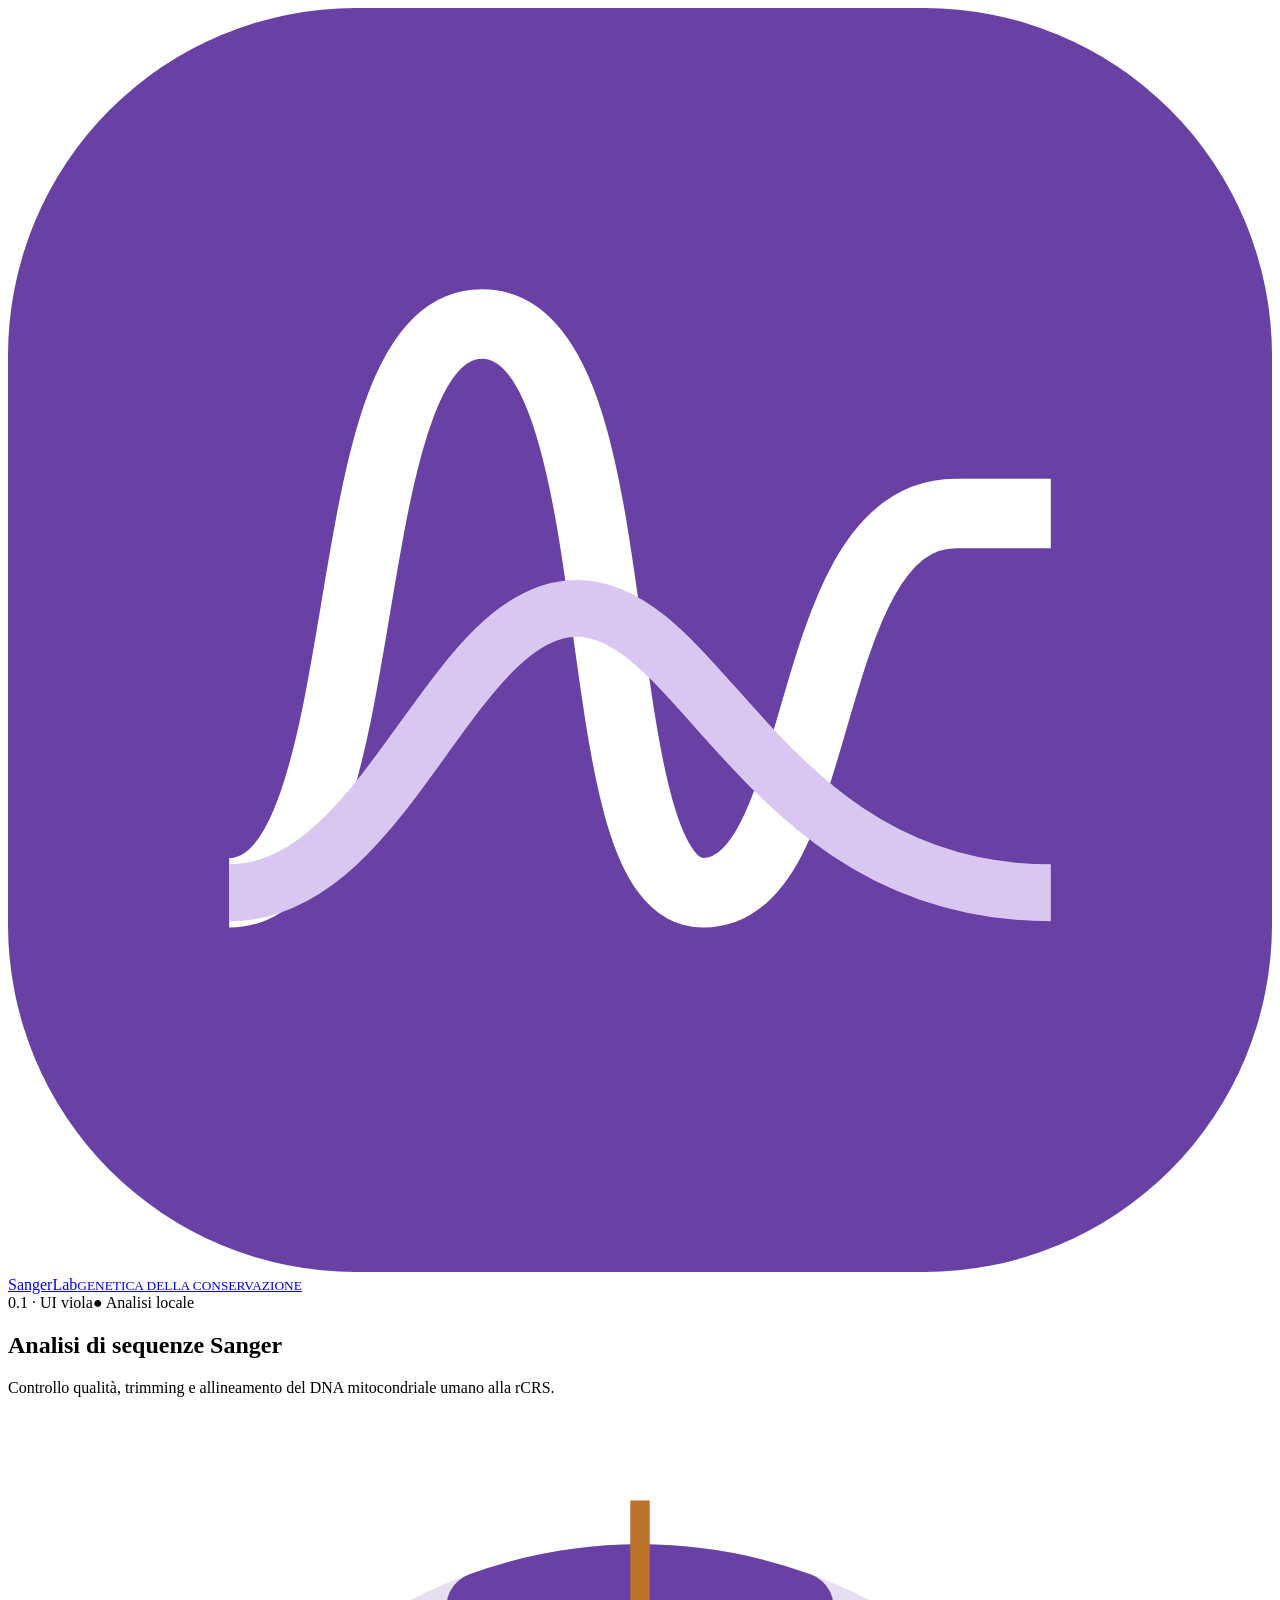
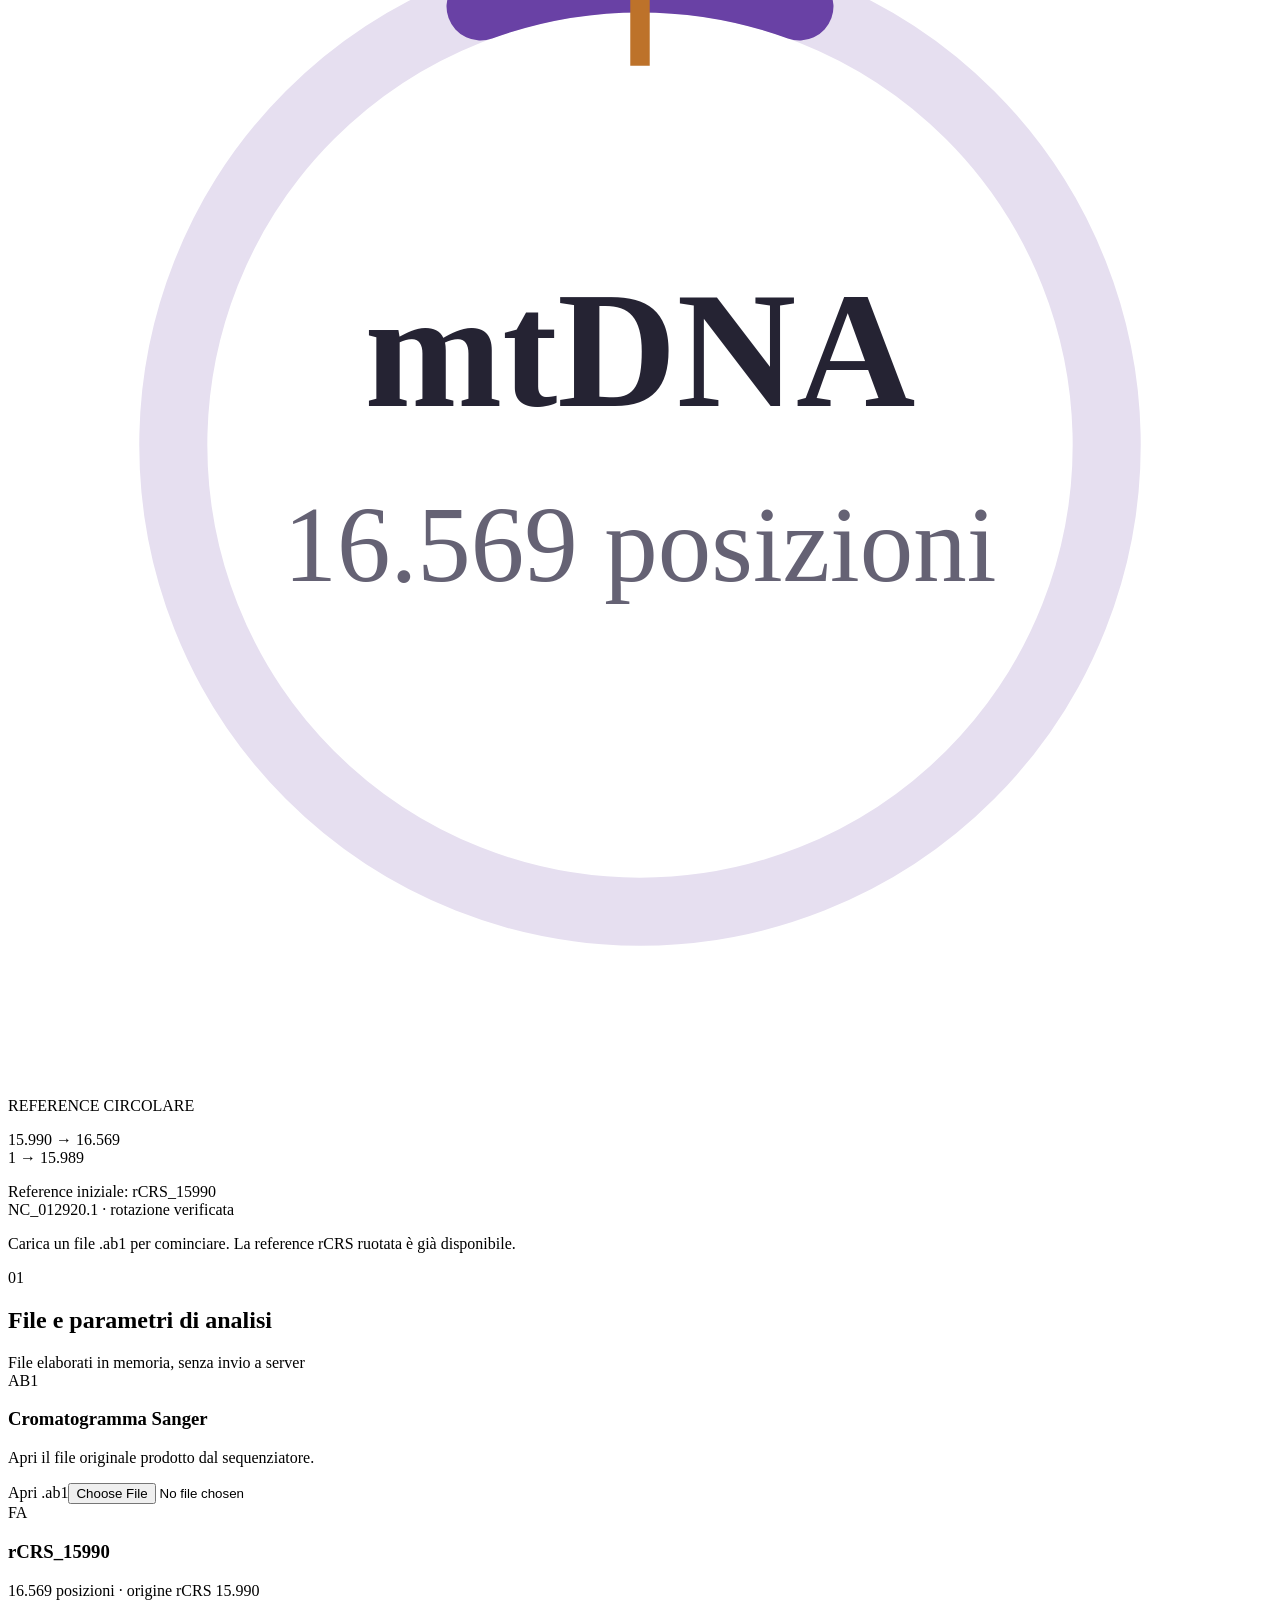
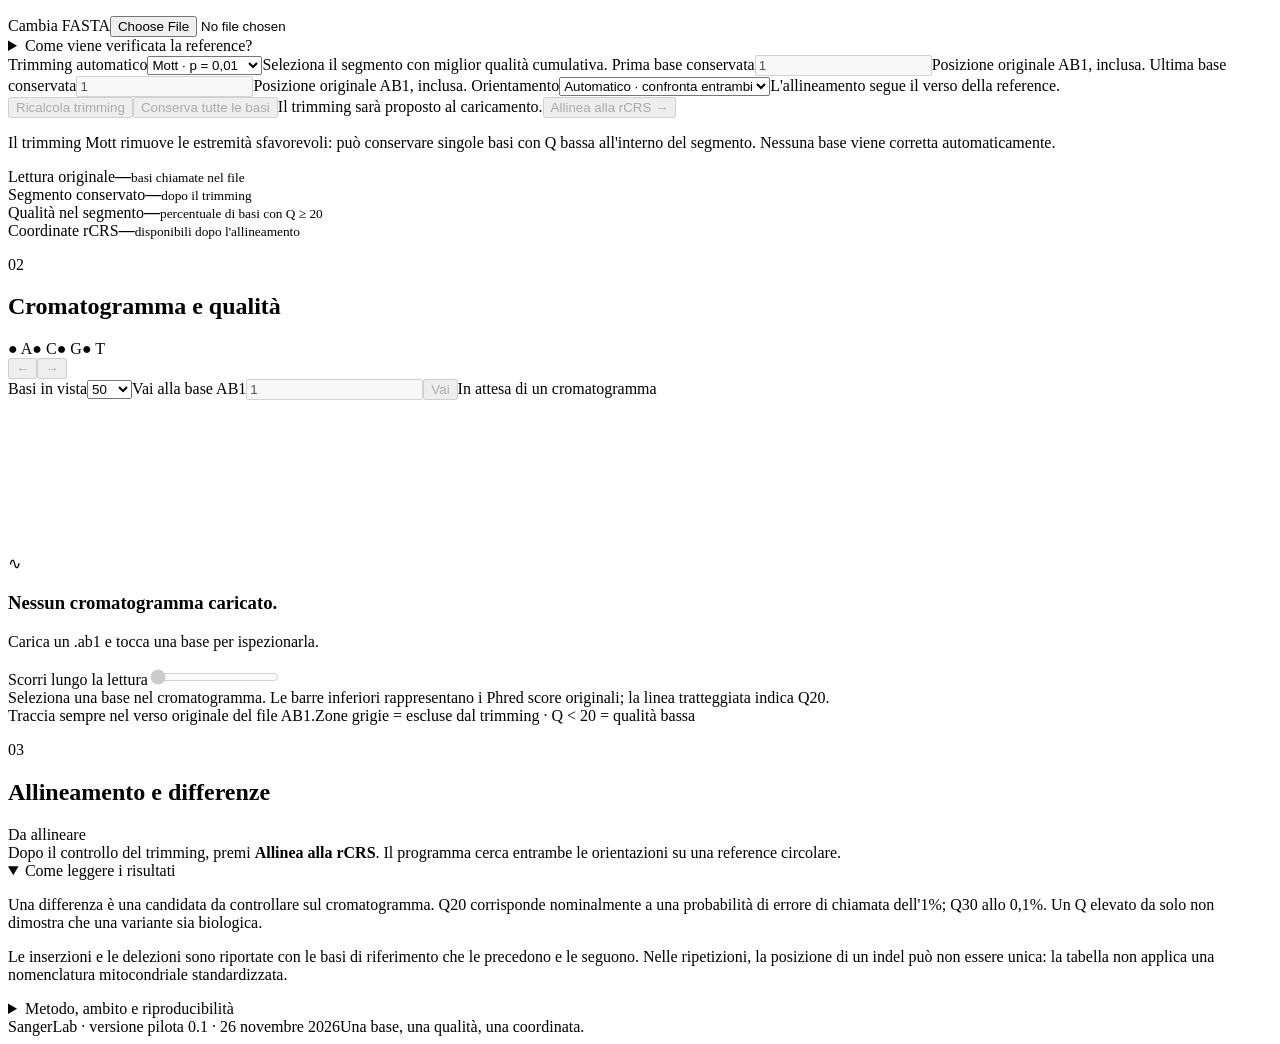
==== src/template.html @ 2204ccaf "Initial release - SangerLab v0.1.0" ====
<!doctype html>
<html lang="it">
<head>
  <meta charset="utf-8">
  <meta name="viewport" content="width=device-width, initial-scale=1">
  <meta name="theme-color" content="#6941a5">
  <meta http-equiv="Content-Security-Policy" content="default-src 'none'; script-src 'unsafe-inline'; style-src 'unsafe-inline'; img-src data: blob:; worker-src blob:; connect-src 'none'; font-src 'none'; object-src 'none'; base-uri 'none'; form-action 'none'">
  <title>SangerLab · D-loop e coordinate rCRS</title>
  <style>/*__STYLE__*/</style>
</head>
<body>
  <header class="topbar"><div class="topinner">
    <a class="brand" href="#main" aria-label="SangerLab, inizio">
      <svg viewBox="0 0 40 40" aria-hidden="true"><rect width="40" height="40" rx="11" fill="#6941a5"/><path d="M7 28c5 0 3-18 8-18s3 18 7 18 3-12 8-12h3" fill="none" stroke="white" stroke-width="2.2"/><path d="M7 28c5 0 7-9 11-9s6 9 15 9" fill="none" stroke="#d9c7f2" stroke-width="1.8"/></svg>
      <span>SangerLab<small>GENETICA DELLA CONSERVAZIONE</small></span>
    </a>
    <div class="header-tags"><span class="version">0.1 · UI viola</span><span class="local-badge"><span aria-hidden="true">●</span> Analisi locale</span></div>
  </div></header>
  <main id="main">
    <section class="hero">
      <div><h1>Analisi di sequenze Sanger</h1><p class="intro">Controllo qualità, trimming e allineamento del DNA mitocondriale umano alla rCRS.</p></div>
      <aside class="reference-hero"><div class="circle-wrap"><svg viewBox="0 0 130 130" aria-label="Il DNA mitocondriale è circolare"><circle cx="65" cy="65" r="48" fill="none" stroke="#e6dff0" stroke-width="7"/><path d="M48.6 19.9 A48 48 0 0 1 81.4 19.9" fill="none" stroke="#6941a5" stroke-width="7" stroke-linecap="round"/><line x1="65" y1="9" x2="65" y2="26" stroke="#bd722a" stroke-width="2"/><text x="65" y="61" text-anchor="middle" fill="#252333" font-size="17" font-weight="650">mtDNA</text><text x="65" y="79" text-anchor="middle" fill="#656274" font-size="11">16.569 posizioni</text></svg></div><div><p class="eyebrow">REFERENCE CIRCOLARE</p><p class="reference-route">15.990 → 16.569<br><span>1 → 15.989</span></p><p class="small muted">Reference iniziale: rCRS_15990<br>NC_012920.1 · rotazione verificata</p></div></aside>
    </section>

    <div id="status" class="status" role="status" aria-live="polite">Carica un file .ab1 per cominciare. La reference rCRS ruotata è già disponibile.</div>

    <section class="card setup" aria-labelledby="setup-title">
      <div class="section-head"><div><p class="eyebrow">01</p><h2 id="setup-title">File e parametri di analisi</h2></div><span class="muted small">File elaborati in memoria, senza invio a server</span></div>
      <div class="file-grid">
        <div class="file-box" id="read-drop"><div class="file-icon">AB1</div><div class="file-info"><h3 id="read-name">Cromatogramma Sanger</h3><p id="read-meta">Apri il file originale prodotto dal sequenziatore.</p></div><label class="button primary file-button" for="ab1-file">Apri .ab1</label><input id="ab1-file" class="file-input" type="file" accept=".ab1,.abi" aria-label="Carica cromatogramma AB1"></div>
        <div class="file-box"><div class="file-icon secondary">FA</div><div class="file-info"><h3 id="reference-name">rCRS_15990</h3><p id="reference-meta">16.569 posizioni · origine rCRS 15.990</p></div><label class="button file-button" for="fasta-file">Cambia FASTA</label><input id="fasta-file" class="file-input" type="file" accept=".fasta,.fa,.fna,.fas,.txt" aria-label="Carica reference FASTA"></div>
      </div>
      <details class="reference-details"><summary>Come viene verificata la reference?</summary><p>Il FASTA deve contenere la rCRS completa NC_012920.1, originale o ruotata. La sequenza viene confrontata base per base con la rCRS inclusa nel tool: l'origine viene ricavata dalla sequenza, mai dal solo nome. Si conserva anche la N convenzionale in posizione 3107. Reference differenti o frammentarie sono rifiutate in questa versione.</p><p id="coordinate-example"></p><button id="restore-reference" class="button small-button">Ripristina rCRS_15990</button></details>
      <div class="controls-grid">
        <label class="field">Trimming automatico<select id="cutoff"><option value="0.01" selected>Mott · p = 0,01</option><option value="0.05">Mott · p = 0,05</option><option value="0.001">Mott · p = 0,001</option></select><span>Seleziona il segmento con miglior qualità cumulativa.</span></label>
        <label class="field">Prima base conservata<input type="number" id="trim-start" min="1" value="1" inputmode="numeric" disabled><span>Posizione originale AB1, inclusa.</span></label>
        <label class="field">Ultima base conservata<input type="number" id="trim-end" min="1" value="1" inputmode="numeric" disabled><span>Posizione originale AB1, inclusa.</span></label>
        <label class="field">Orientamento<select id="orientation"><option value="auto">Automatico · confronta entrambi</option><option value="forward">Come nel file AB1</option><option value="reverse">Reverse complement</option></select><span>L'allineamento segue il verso della reference.</span></label>
      </div>
      <div class="action-row"><button id="auto-trim" class="button" disabled>Ricalcola trimming</button><button id="reset-trim" class="button quiet" disabled>Conserva tutte le basi</button><span id="trim-info" class="small muted">Il trimming sarà proposto al caricamento.</span><button id="analyze" class="button primary analyze" disabled>Allinea alla rCRS <span aria-hidden="true">→</span></button></div>
      <p class="method-note">Il trimming Mott rimuove le estremità sfavorevoli: può conservare singole basi con Q bassa all'interno del segmento. Nessuna base viene corretta automaticamente.</p>
    </section>

    <section class="stats" aria-label="Riepilogo analisi"><div class="stat"><span>Lettura originale</span><strong id="stat-length">—</strong><small id="stat-length-note">basi chiamate nel file</small></div><div class="stat"><span>Segmento conservato</span><strong id="stat-trim">—</strong><small id="stat-trim-note">dopo il trimming</small></div><div class="stat"><span>Qualità nel segmento</span><strong id="stat-q">—</strong><small id="stat-q-note">percentuale di basi con Q ≥ 20</small></div><div class="stat"><span>Coordinate rCRS</span><strong id="stat-map" class="map-stat">—</strong><small id="stat-map-note">disponibili dopo l'allineamento</small></div></section>

    <section class="card trace-card" aria-labelledby="trace-title">
      <div class="section-head"><div><p class="eyebrow">02</p><h2 id="trace-title">Cromatogramma e qualità</h2></div><div class="legend"><span class="base-a">● A</span><span class="base-c">● C</span><span class="base-g">● G</span><span class="base-t">● T</span></div></div>
      <div class="trace-toolbar"><div class="nav-buttons"><button id="prev-trace" class="button square" aria-label="Tratto precedente" disabled>←</button><button id="next-trace" class="button square" aria-label="Tratto successivo" disabled>→</button></div><label class="inline-field">Basi in vista<select id="view-count"><option>30</option><option selected>50</option><option>80</option><option>120</option></select></label><label class="inline-field jump-field">Vai alla base AB1<input type="number" id="jump-base" value="1" min="1" inputmode="numeric" disabled><button id="jump-button" class="button" disabled>Vai</button></label><span id="trace-range" class="small muted">In attesa di un cromatogramma</span></div>
      <div class="canvas-wrap"><canvas id="trace-canvas" aria-label="Cromatogramma, basi e barre di qualità. Tocca un picco per leggere i dettagli."></canvas><div id="trace-empty" class="empty-overlay"><div class="empty-symbol" aria-hidden="true">∿</div><h3>Nessun cromatogramma caricato.</h3><p>Carica un .ab1 e tocca una base per ispezionarla.</p></div></div>
      <label class="slider-label" for="trace-slider">Scorri lungo la lettura<span id="slider-position"></span></label><input id="trace-slider" type="range" min="0" max="1" value="0" disabled aria-label="Posizione della finestra del cromatogramma">
      <div id="base-inspector" class="inspector"><span class="muted">Seleziona una base nel cromatogramma. Le barre inferiori rappresentano i Phred score originali; la linea tratteggiata indica Q20.</span></div>
      <div class="trace-foot"><span>Traccia sempre nel verso originale del file AB1.</span><span>Zone grigie = escluse dal trimming · Q &lt; 20 = qualità bassa</span></div>
    </section>

    <section class="card results-card" aria-labelledby="results-title"><div class="section-head"><div><p class="eyebrow">03</p><h2 id="results-title">Allineamento e differenze</h2></div><span id="alignment-state" class="pill">Da allineare</span></div>
      <div id="result-empty" class="result-empty">Dopo il controllo del trimming, premi <strong>Allinea alla rCRS</strong>. Il programma cerca entrambe le orientazioni su una reference circolare.</div>
      <div id="result-content" hidden>
        <div id="alignment-summary" class="alignment-summary"></div><div id="result-warnings" class="result-warnings"></div>
        <div class="results-tabs" role="tablist" aria-label="Risultati"><button id="tab-variants" class="tab active" role="tab" aria-selected="true" aria-controls="variants-panel">Differenze <span id="variant-count">0</span></button><button id="tab-alignment" class="tab" role="tab" aria-selected="false" aria-controls="alignment-panel">Allineamento base per base</button></div>
        <div id="variants-panel" role="tabpanel" aria-labelledby="tab-variants"><p class="small muted">Differenze candidate rispetto alla reference. Tocca «Vedi picco» per tornare alla traccia. La qualità è quella della chiamata nel file, non una probabilità di variante.</p><div class="table-scroll"><table id="variants-table"><thead><tr><th>Tipo</th><th>rCRS</th><th>FASTA</th><th>Ref → lettura</th><th>Q</th><th>Valutazione</th><th>Traccia</th></tr></thead><tbody id="variants-body"></tbody></table></div><div id="no-variants" class="no-variants" hidden>Nessuna differenza nel segmento allineato.</div></div>
        <div id="alignment-panel" role="tabpanel" aria-labelledby="tab-alignment" hidden><div class="alignment-nav"><button id="align-prev" class="button">← Precedenti</button><span id="align-range" class="small"></span><button id="align-next" class="button">Successive →</button></div><p class="small muted">Scorri orizzontalmente se necessario. Le celle gialle indicano differenze; quelle tratteggiate, qualità bassa. «+» = inserzione nella lettura; «−» = gap.</p><div class="table-scroll alignment-scroll" id="alignment-grid"></div></div>
        <div class="export-row"><span class="eyebrow">ESPORTA</span><button id="export-fasta" class="button">Lettura FASTA</button><button id="export-alignment" class="button">Allineamento FASTA</button><button id="export-variants" class="button">Differenze TSV</button><button id="export-quality" class="button">Qualità TSV</button><button id="export-report" class="button">Report JSON</button></div>
        <p class="method-note">Il FASTA contiene la lettura rifilata nell'orientamento della reference. Non è un consenso di più letture. Le regioni senza dati non vengono riempite con basi della reference.</p>
      </div>
    </section>

    <section class="notes-grid"><details class="card notes" open><summary>Come leggere i risultati</summary><p>Una differenza è una candidata da controllare sul cromatogramma. Q20 corrisponde nominalmente a una probabilità di errore di chiamata dell'1%; Q30 allo 0,1%. Un Q elevato da solo non dimostra che una variante sia biologica.</p><p>Le inserzioni e le delezioni sono riportate con le basi di riferimento che le precedono e le seguono. Nelle ripetizioni, la posizione di un indel può non essere unica: la tabella non applica una nomenclatura mitocondriale standardizzata.</p></details><details class="card notes"><summary>Metodo, ambito e riproducibilità</summary><p>Allineamento semiglobale con gap affini: tutta la lettura conservata è allineata a un tratto della reference. Match +2, mismatch −3, apertura gap −6, estensione −1. La reference duplicata consente il passaggio attraverso l'origine; la numerazione viene poi riportata modulo 16.569.</p><p>Questa versione analizza una lettura alla volta. Non richiama i picchi, non misura l'eteroplasmia, non costruisce un consenso forward/reverse e non assegna aplogruppi. I Phred sono quelli già presenti nel file AB1.</p><p>Codice open source MIT. Parser adattato da <a href="https://github.com/animeshkundu/sanger-viewer" target="_blank" rel="noopener noreferrer">Sanger Viewer, Animesh</a>. Nessuna libreria esterna caricata, nessun account, nessun caricamento dei dati su server. Ricaricando la pagina si perde la sessione: esporta i risultati per conservarli.</p></details></section>
    <footer><span>SangerLab · versione pilota 0.1 · 26 novembre 2026</span><span>Una base, una qualità, una coordinata.</span></footer>
  </main>
  <script id="sanger-reference" type="application/json">/*__REFERENCE__*/</script>
  <script id="sanger-core">/*__CORE__*/</script>
  <script>/*__ABIF__*/</script>
  <script>/*__APP__*/</script>
</body>
</html>
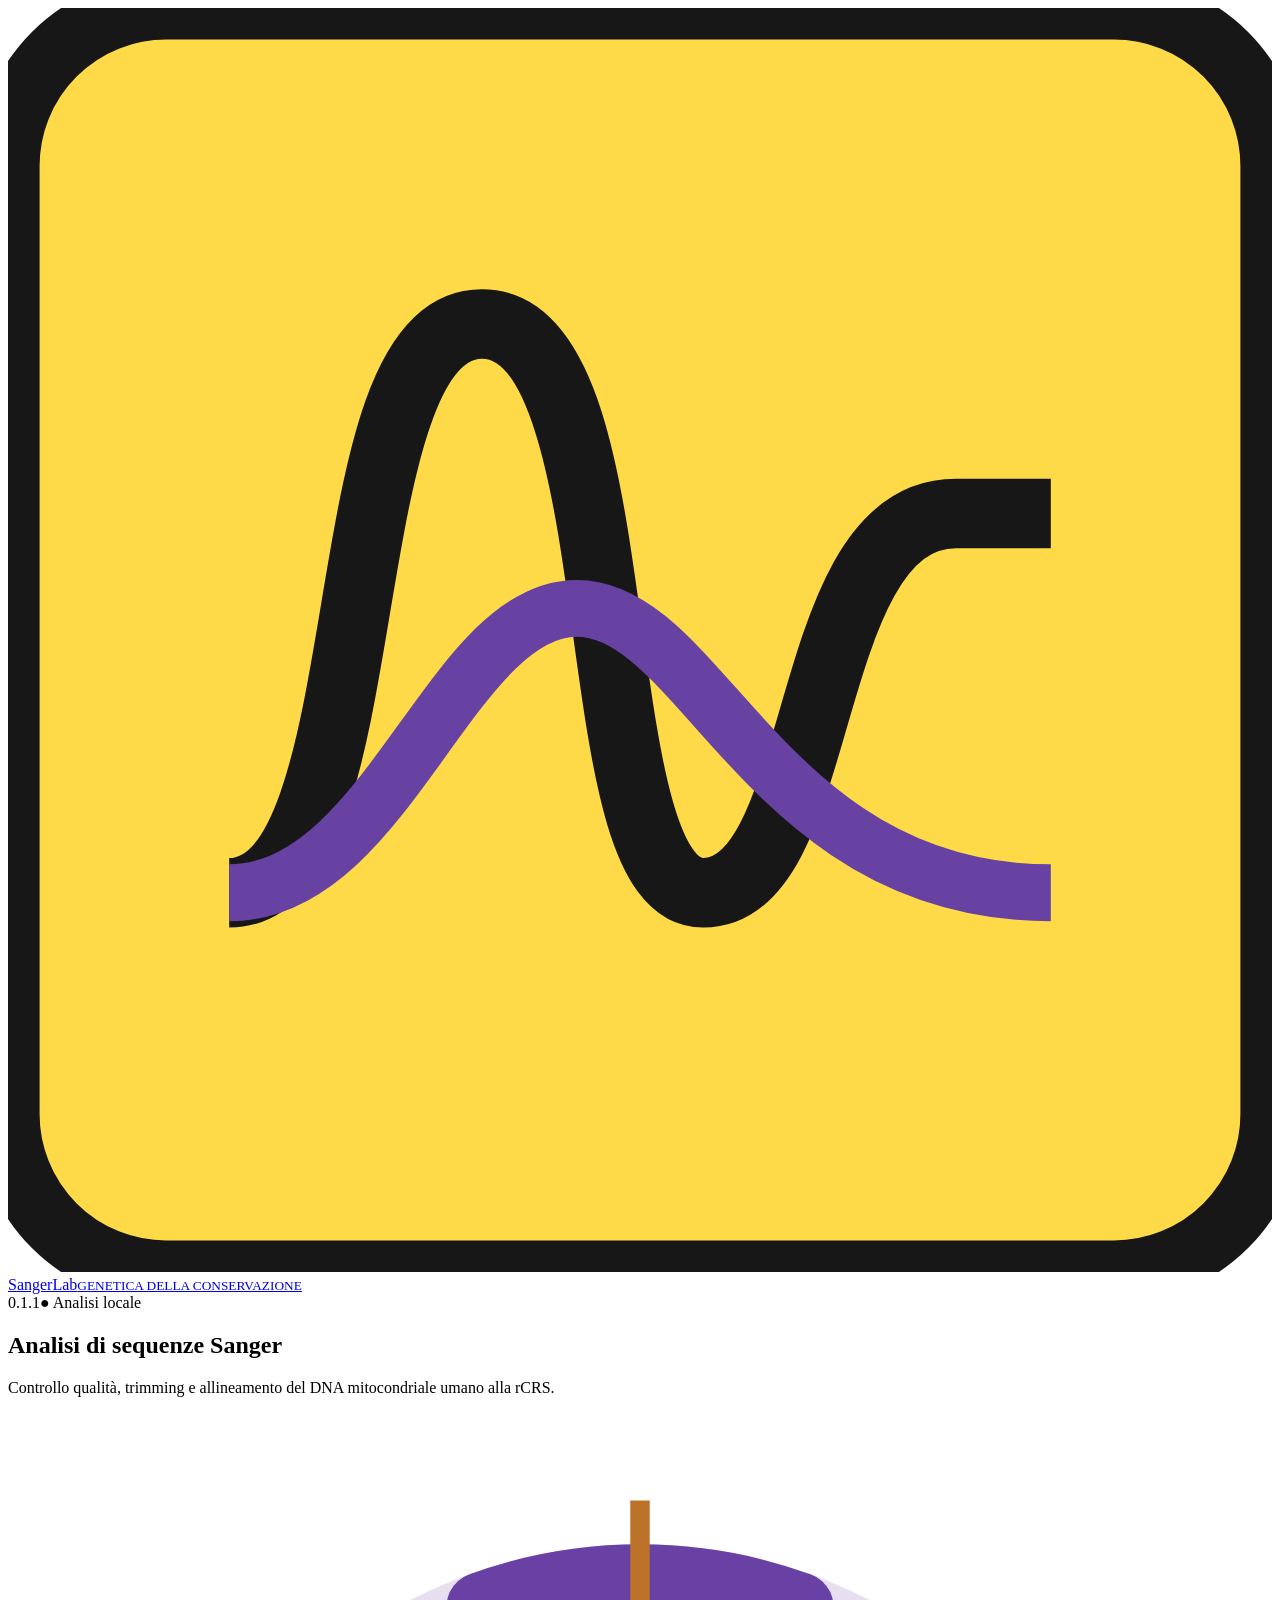
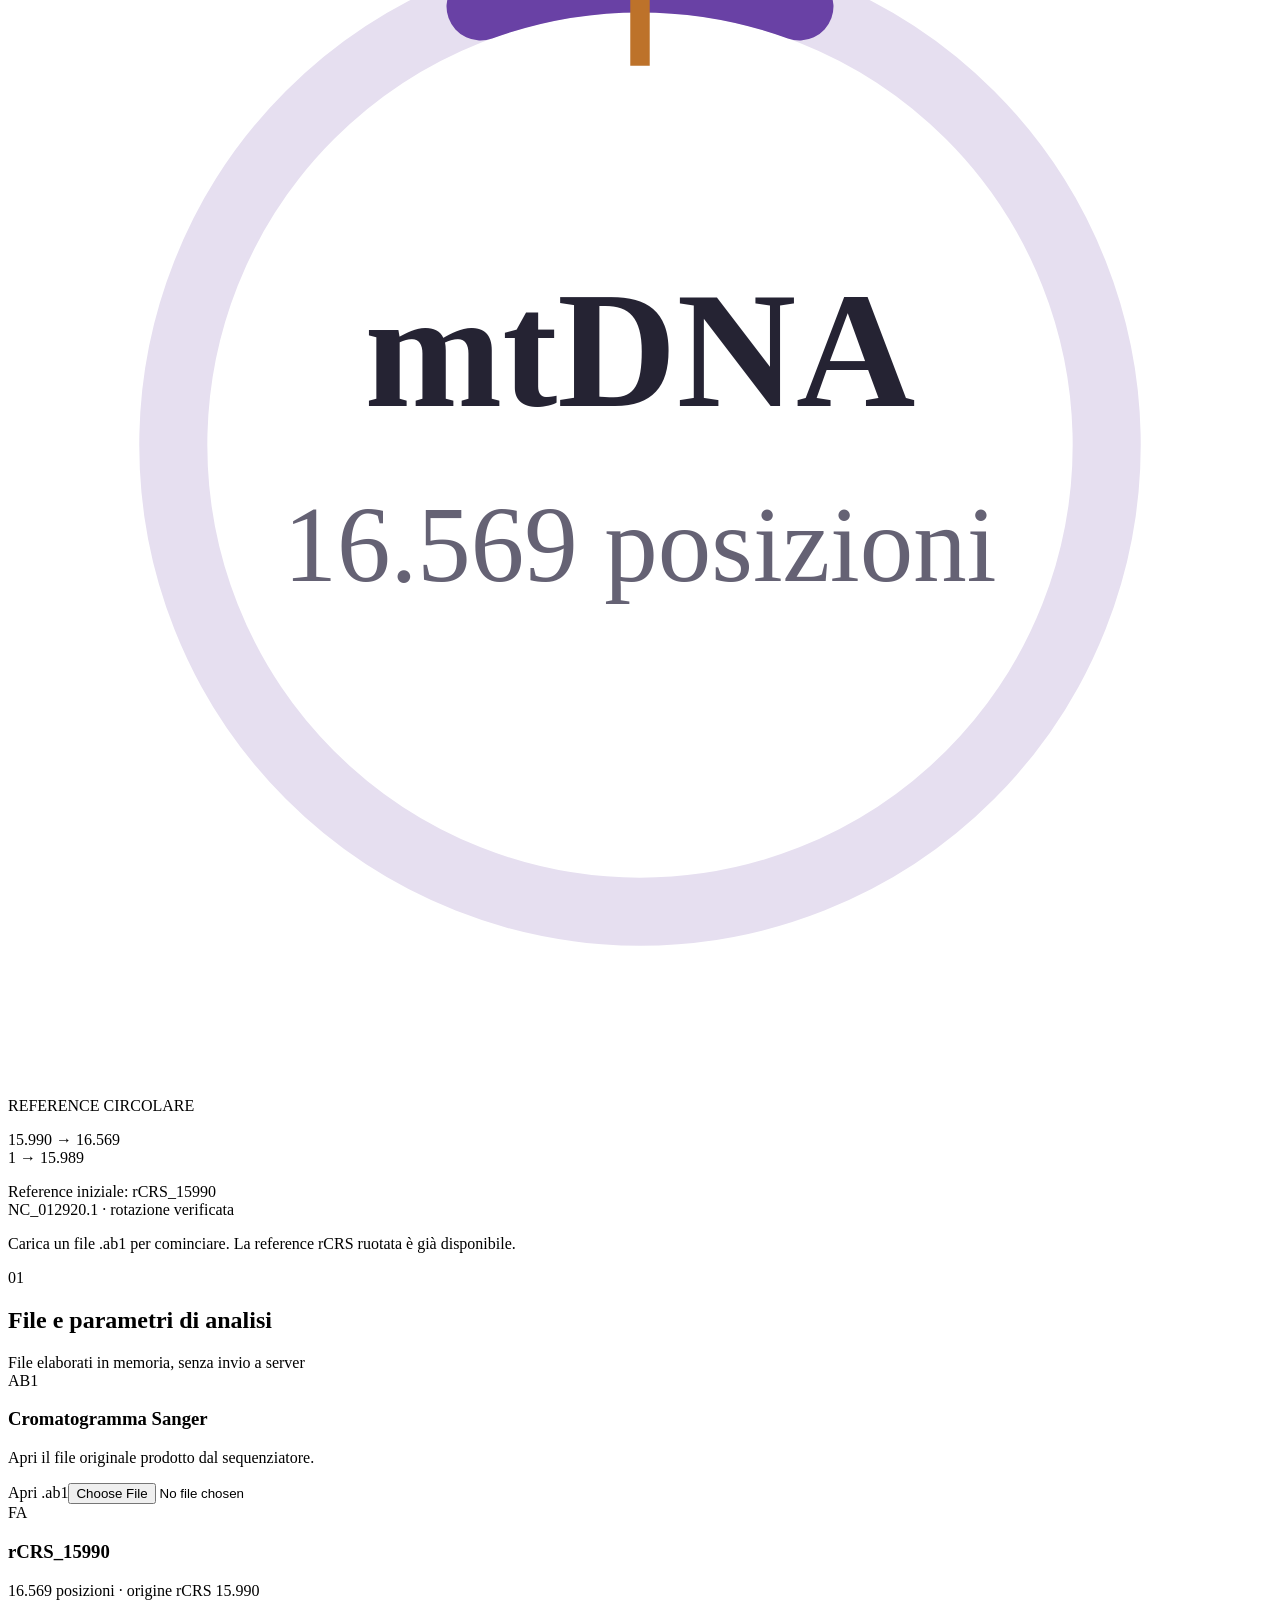
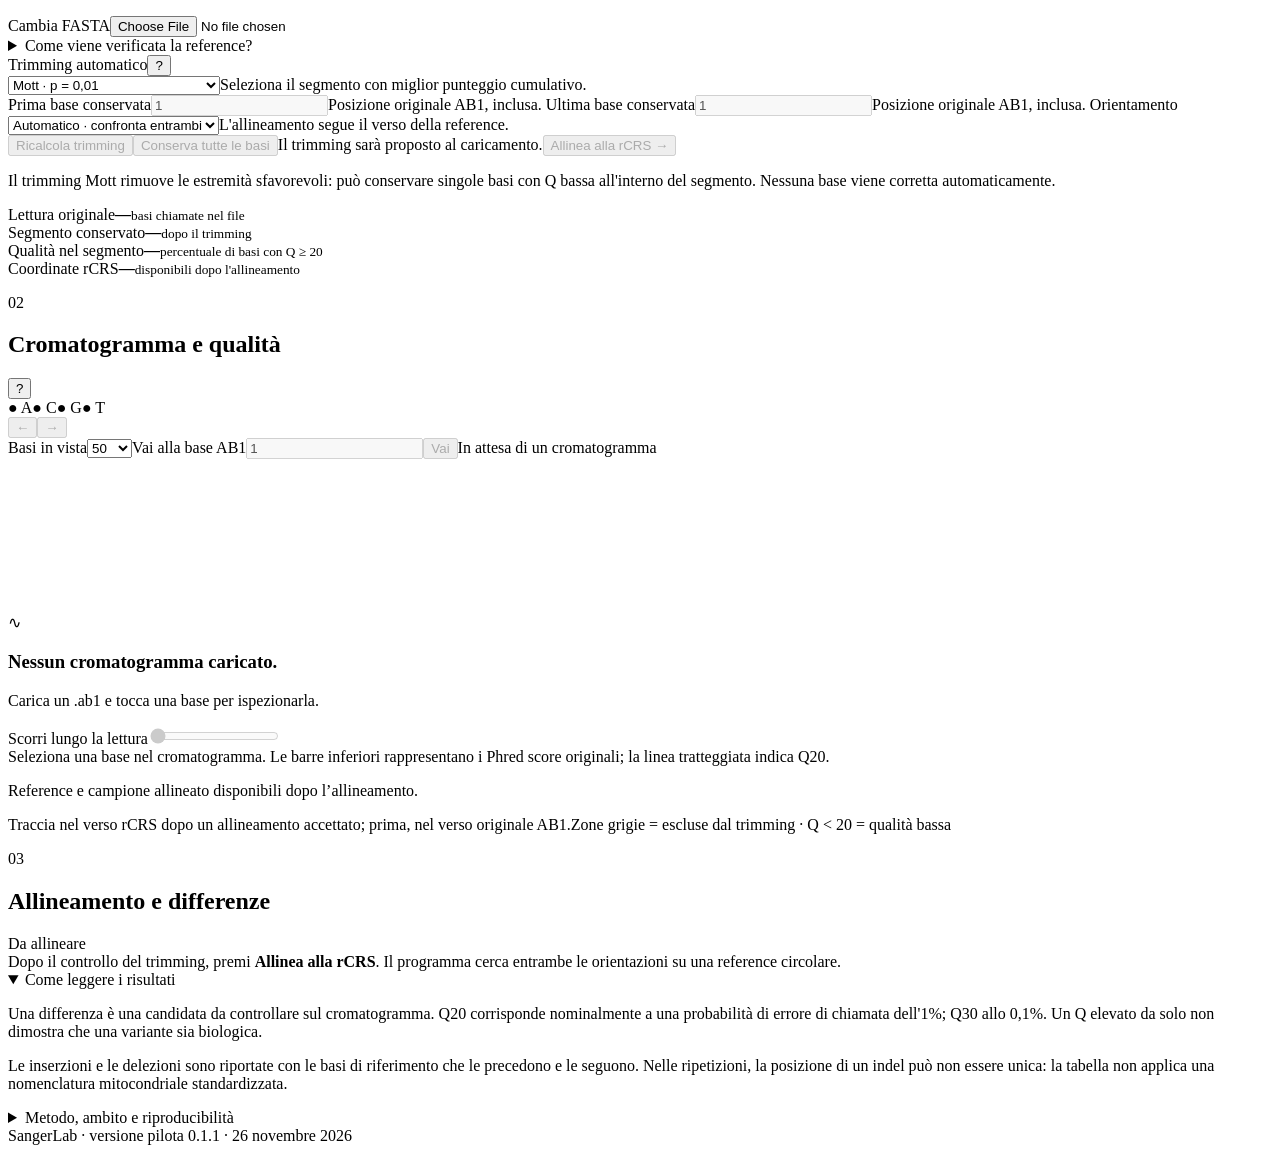
==== commit 1f59d8a3: "Release v0.1.1 - Improved UI, trimming help and reference alignment" ====
--- a/src/template.html
+++ b/src/template.html
@@ -3,7 +3,7 @@
 <head>
   <meta charset="utf-8">
   <meta name="viewport" content="width=device-width, initial-scale=1">
-  <meta name="theme-color" content="#6941a5">
+  <meta name="theme-color" content="#fffaf0">
   <meta http-equiv="Content-Security-Policy" content="default-src 'none'; script-src 'unsafe-inline'; style-src 'unsafe-inline'; img-src data: blob:; worker-src blob:; connect-src 'none'; font-src 'none'; object-src 'none'; base-uri 'none'; form-action 'none'">
   <title>SangerLab · D-loop e coordinate rCRS</title>
   <style>/*__STYLE__*/</style>
@@ -11,10 +11,10 @@
 <body>
   <header class="topbar"><div class="topinner">
     <a class="brand" href="#main" aria-label="SangerLab, inizio">
-      <svg viewBox="0 0 40 40" aria-hidden="true"><rect width="40" height="40" rx="11" fill="#6941a5"/><path d="M7 28c5 0 3-18 8-18s3 18 7 18 3-12 8-12h3" fill="none" stroke="white" stroke-width="2.2"/><path d="M7 28c5 0 7-9 11-9s6 9 15 9" fill="none" stroke="#d9c7f2" stroke-width="1.8"/></svg>
+      <svg viewBox="0 0 40 40" aria-hidden="true"><rect width="40" height="40" rx="5" fill="#ffda48" stroke="#171717" stroke-width="2"/><path d="M7 28c5 0 3-18 8-18s3 18 7 18 3-12 8-12h3" fill="none" stroke="#171717" stroke-width="2.2"/><path d="M7 28c5 0 7-9 11-9s6 9 15 9" fill="none" stroke="#6742a3" stroke-width="1.8"/></svg>
       <span>SangerLab<small>GENETICA DELLA CONSERVAZIONE</small></span>
     </a>
-    <div class="header-tags"><span class="version">0.1 · UI viola</span><span class="local-badge"><span aria-hidden="true">●</span> Analisi locale</span></div>
+    <div class="header-tags"><span class="version">0.1.1</span><span class="local-badge"><span aria-hidden="true">●</span> Analisi locale</span></div>
   </div></header>
   <main id="main">
     <section class="hero">
@@ -32,7 +32,7 @@
       </div>
       <details class="reference-details"><summary>Come viene verificata la reference?</summary><p>Il FASTA deve contenere la rCRS completa NC_012920.1, originale o ruotata. La sequenza viene confrontata base per base con la rCRS inclusa nel tool: l'origine viene ricavata dalla sequenza, mai dal solo nome. Si conserva anche la N convenzionale in posizione 3107. Reference differenti o frammentarie sono rifiutate in questa versione.</p><p id="coordinate-example"></p><button id="restore-reference" class="button small-button">Ripristina rCRS_15990</button></details>
       <div class="controls-grid">
-        <label class="field">Trimming automatico<select id="cutoff"><option value="0.01" selected>Mott · p = 0,01</option><option value="0.05">Mott · p = 0,05</option><option value="0.001">Mott · p = 0,001</option></select><span>Seleziona il segmento con miglior qualità cumulativa.</span></label>
+        <div class="field"><div class="field-heading"><label for="cutoff">Trimming automatico</label><button type="button" class="help-trigger" id="help-trim" aria-haspopup="dialog" aria-controls="trim-dialog" aria-label="Come funziona il trimming Mott?">?</button></div><select id="cutoff"><option value="0.05">Mott · p = 0,05 (meno restrittivo)</option><option value="0.01" selected>Mott · p = 0,01</option><option value="0.001">Mott · p = 0,001 (più restrittivo)</option></select><span>Seleziona il segmento con miglior punteggio cumulativo.</span></div>
         <label class="field">Prima base conservata<input type="number" id="trim-start" min="1" value="1" inputmode="numeric" disabled><span>Posizione originale AB1, inclusa.</span></label>
         <label class="field">Ultima base conservata<input type="number" id="trim-end" min="1" value="1" inputmode="numeric" disabled><span>Posizione originale AB1, inclusa.</span></label>
         <label class="field">Orientamento<select id="orientation"><option value="auto">Automatico · confronta entrambi</option><option value="forward">Come nel file AB1</option><option value="reverse">Reverse complement</option></select><span>L'allineamento segue il verso della reference.</span></label>
@@ -44,12 +44,12 @@
     <section class="stats" aria-label="Riepilogo analisi"><div class="stat"><span>Lettura originale</span><strong id="stat-length">—</strong><small id="stat-length-note">basi chiamate nel file</small></div><div class="stat"><span>Segmento conservato</span><strong id="stat-trim">—</strong><small id="stat-trim-note">dopo il trimming</small></div><div class="stat"><span>Qualità nel segmento</span><strong id="stat-q">—</strong><small id="stat-q-note">percentuale di basi con Q ≥ 20</small></div><div class="stat"><span>Coordinate rCRS</span><strong id="stat-map" class="map-stat">—</strong><small id="stat-map-note">disponibili dopo l'allineamento</small></div></section>
 
     <section class="card trace-card" aria-labelledby="trace-title">
-      <div class="section-head"><div><p class="eyebrow">02</p><h2 id="trace-title">Cromatogramma e qualità</h2></div><div class="legend"><span class="base-a">● A</span><span class="base-c">● C</span><span class="base-g">● G</span><span class="base-t">● T</span></div></div>
+      <div class="section-head"><div><p class="eyebrow">02</p><div class="field-heading"><h2 id="trace-title">Cromatogramma e qualità</h2><button type="button" class="help-trigger" id="help-quality" aria-haspopup="dialog" aria-controls="quality-dialog" aria-label="Come si interpretano i punteggi Phred?">?</button></div></div><div class="legend"><span class="base-a">● A</span><span class="base-c">● C</span><span class="base-g">● G</span><span class="base-t">● T</span></div></div>
       <div class="trace-toolbar"><div class="nav-buttons"><button id="prev-trace" class="button square" aria-label="Tratto precedente" disabled>←</button><button id="next-trace" class="button square" aria-label="Tratto successivo" disabled>→</button></div><label class="inline-field">Basi in vista<select id="view-count"><option>30</option><option selected>50</option><option>80</option><option>120</option></select></label><label class="inline-field jump-field">Vai alla base AB1<input type="number" id="jump-base" value="1" min="1" inputmode="numeric" disabled><button id="jump-button" class="button" disabled>Vai</button></label><span id="trace-range" class="small muted">In attesa di un cromatogramma</span></div>
       <div class="canvas-wrap"><canvas id="trace-canvas" aria-label="Cromatogramma, basi e barre di qualità. Tocca un picco per leggere i dettagli."></canvas><div id="trace-empty" class="empty-overlay"><div class="empty-symbol" aria-hidden="true">∿</div><h3>Nessun cromatogramma caricato.</h3><p>Carica un .ab1 e tocca una base per ispezionarla.</p></div></div>
       <label class="slider-label" for="trace-slider">Scorri lungo la lettura<span id="slider-position"></span></label><input id="trace-slider" type="range" min="0" max="1" value="0" disabled aria-label="Posizione della finestra del cromatogramma">
       <div id="base-inspector" class="inspector"><span class="muted">Seleziona una base nel cromatogramma. Le barre inferiori rappresentano i Phred score originali; la linea tratteggiata indica Q20.</span></div>
-      <div class="trace-foot"><span>Traccia sempre nel verso originale del file AB1.</span><span>Zone grigie = escluse dal trimming · Q &lt; 20 = qualità bassa</span></div>
+      <p id="trace-alignment-note" class="small muted" aria-live="polite">Reference e campione allineato disponibili dopo l’allineamento.</p><div class="trace-foot"><span>Traccia nel verso rCRS dopo un allineamento accettato; prima, nel verso originale AB1.</span><span>Zone grigie = escluse dal trimming · Q &lt; 20 = qualità bassa</span></div>
     </section>
 
     <section class="card results-card" aria-labelledby="results-title"><div class="section-head"><div><p class="eyebrow">03</p><h2 id="results-title">Allineamento e differenze</h2></div><span id="alignment-state" class="pill">Da allineare</span></div>
@@ -65,8 +65,30 @@
     </section>
 
     <section class="notes-grid"><details class="card notes" open><summary>Come leggere i risultati</summary><p>Una differenza è una candidata da controllare sul cromatogramma. Q20 corrisponde nominalmente a una probabilità di errore di chiamata dell'1%; Q30 allo 0,1%. Un Q elevato da solo non dimostra che una variante sia biologica.</p><p>Le inserzioni e le delezioni sono riportate con le basi di riferimento che le precedono e le seguono. Nelle ripetizioni, la posizione di un indel può non essere unica: la tabella non applica una nomenclatura mitocondriale standardizzata.</p></details><details class="card notes"><summary>Metodo, ambito e riproducibilità</summary><p>Allineamento semiglobale con gap affini: tutta la lettura conservata è allineata a un tratto della reference. Match +2, mismatch −3, apertura gap −6, estensione −1. La reference duplicata consente il passaggio attraverso l'origine; la numerazione viene poi riportata modulo 16.569.</p><p>Questa versione analizza una lettura alla volta. Non richiama i picchi, non misura l'eteroplasmia, non costruisce un consenso forward/reverse e non assegna aplogruppi. I Phred sono quelli già presenti nel file AB1.</p><p>Codice open source MIT. Parser adattato da <a href="https://github.com/animeshkundu/sanger-viewer" target="_blank" rel="noopener noreferrer">Sanger Viewer, Animesh</a>. Nessuna libreria esterna caricata, nessun account, nessun caricamento dei dati su server. Ricaricando la pagina si perde la sessione: esporta i risultati per conservarli.</p></details></section>
-    <footer><span>SangerLab · versione pilota 0.1 · 26 novembre 2026</span><span>Una base, una qualità, una coordinata.</span></footer>
+    <footer><span>SangerLab · versione pilota 0.1.1 · 26 novembre 2026</span></footer>
   </main>
+  <dialog id="trim-dialog" class="help-dialog" aria-labelledby="trim-dialog-title">
+    <div class="help-dialog-head"><h2 id="trim-dialog-title">Come funziona il trimming?</h2><button type="button" class="button square help-close" aria-label="Chiudi spiegazione del trimming" autofocus>×</button></div>
+    <div class="help-dialog-body">
+      <p>Il trimming esclude le estremità della lettura Sanger in cui le chiamate delle basi sono meno affidabili. SangerLab usa una variante dell'algoritmo <strong>Mott</strong>, basata sui punteggi Phred già presenti nel file AB1.</p>
+      <h3>Come viene scelto il segmento?</h3>
+      <ol><li>Per ogni base, converte la qualità Q in probabilità nominale di errore: P = 10<sup>−Q/10</sup>.</li><li>Calcola il punteggio della base: <strong>p − P</strong>, dove p è il cutoff scelto nel menu.</li><li>Conserva il segmento contiguo con la somma positiva più alta dei punteggi. Se non esiste un segmento con somma positiva, non propone alcun intervallo.</li></ol>
+      <div class="help-formula">Punteggio per base = p − 10<sup>−Q/10</sup></div>
+      <table class="help-table"><caption>Significato del cutoff Mott</caption><thead><tr><th scope="col">Cutoff p</th><th scope="col">Qualità di pareggio</th><th scope="col">Effetto atteso</th></tr></thead><tbody><tr><td>0,05 (5%)</td><td>Q ≈ 13</td><td>Meno restrittivo</td></tr><tr><td>0,01 (1%)</td><td>Q = 20</td><td>Intermedio (predefinito)</td></tr><tr><td>0,001 (0,1%)</td><td>Q = 30</td><td>Più restrittivo</td></tr></tbody></table>
+      <p><strong>Attenzione:</strong> la qualità di pareggio è quella per cui il contributo della singola base è zero, non un filtro rigido. Anche basi con qualità inferiore possono rimanere all'interno del segmento, se compensate da basi di qualità elevata. Il cutoff non è una probabilità di errore dell'intero segmento.</p>
+      <h3>Come controllare il risultato?</h3><p>Le regioni escluse appaiono in grigio nel cromatogramma. Puoi cambiare il cutoff, oppure modificare manualmente la prima e l'ultima base conservata (posizioni AB1 incluse). Controlla sempre i picchi e le basi a bassa qualità prima di allineare. Il file originale non viene modificato.</p>
+    </div>
+  </dialog>
+  <dialog id="quality-dialog" class="help-dialog" aria-labelledby="quality-dialog-title">
+    <div class="help-dialog-head"><h2 id="quality-dialog-title">Che cos'è il Phred score?</h2><button type="button" class="button square help-close" aria-label="Chiudi spiegazione della qualità" autofocus>×</button></div>
+    <div class="help-dialog-body">
+      <p>Il punteggio Phred (Q) esprime su scala logaritmica la probabilità nominale che una base sia stata chiamata in modo errato dal basecaller. Più alto è Q, più affidabile è la chiamata, se i punteggi sono ben calibrati.</p>
+      <div class="help-formula">Q = −10 log<sub>10</sub>(P<sub>errore</sub>)</div>
+      <table class="help-table"><caption>Qualità e probabilità di errore per base</caption><thead><tr><th scope="col">Phred</th><th scope="col">Probabilità di errore</th><th scope="col">Accuratezza nominale</th></tr></thead><tbody><tr><td>Q10</td><td>10%</td><td>90%</td></tr><tr><td>Q20</td><td>1%</td><td>99%</td></tr><tr><td>Q30</td><td>0,1%</td><td>99,9%</td></tr><tr><td>Q40</td><td>0,01%</td><td>99,99%</td></tr></tbody></table>
+      <p>Nel grafico, la linea tratteggiata indica Q20. Le barre viola rappresentano Q ≥ 20, quelle arancioni Q &lt; 20. La percentuale di qualità nel riepilogo è la frazione di basi conservate con Q ≥ 20, non l'accuratezza complessiva della lettura.</p>
+      <p>I Phred sono quelli originali del file AB1: SangerLab non li ricalcola dall'altezza dei picchi. Una base con Q elevato non dimostra da sola che la differenza dalla reference sia una variante biologica. Controlla il cromatogramma.</p>
+    </div>
+  </dialog>
   <script id="sanger-reference" type="application/json">/*__REFERENCE__*/</script>
   <script id="sanger-core">/*__CORE__*/</script>
   <script>/*__ABIF__*/</script>
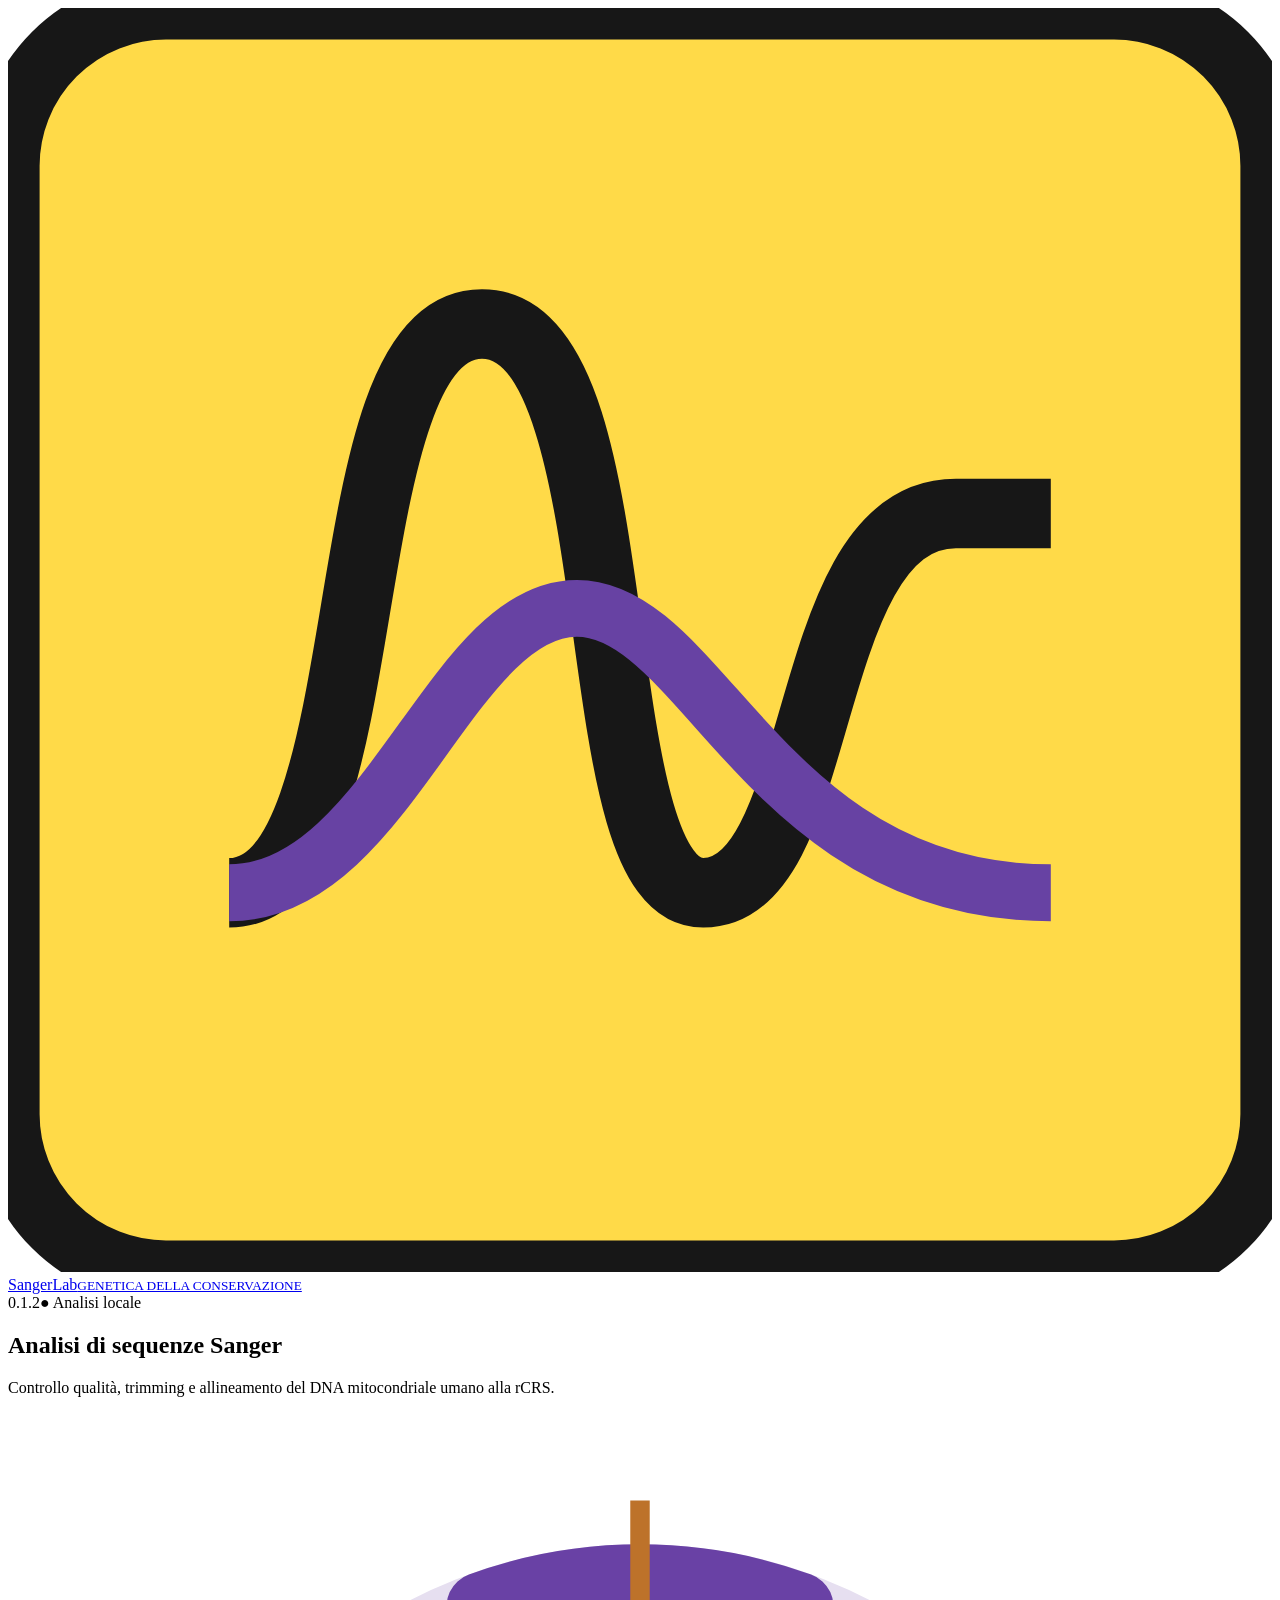
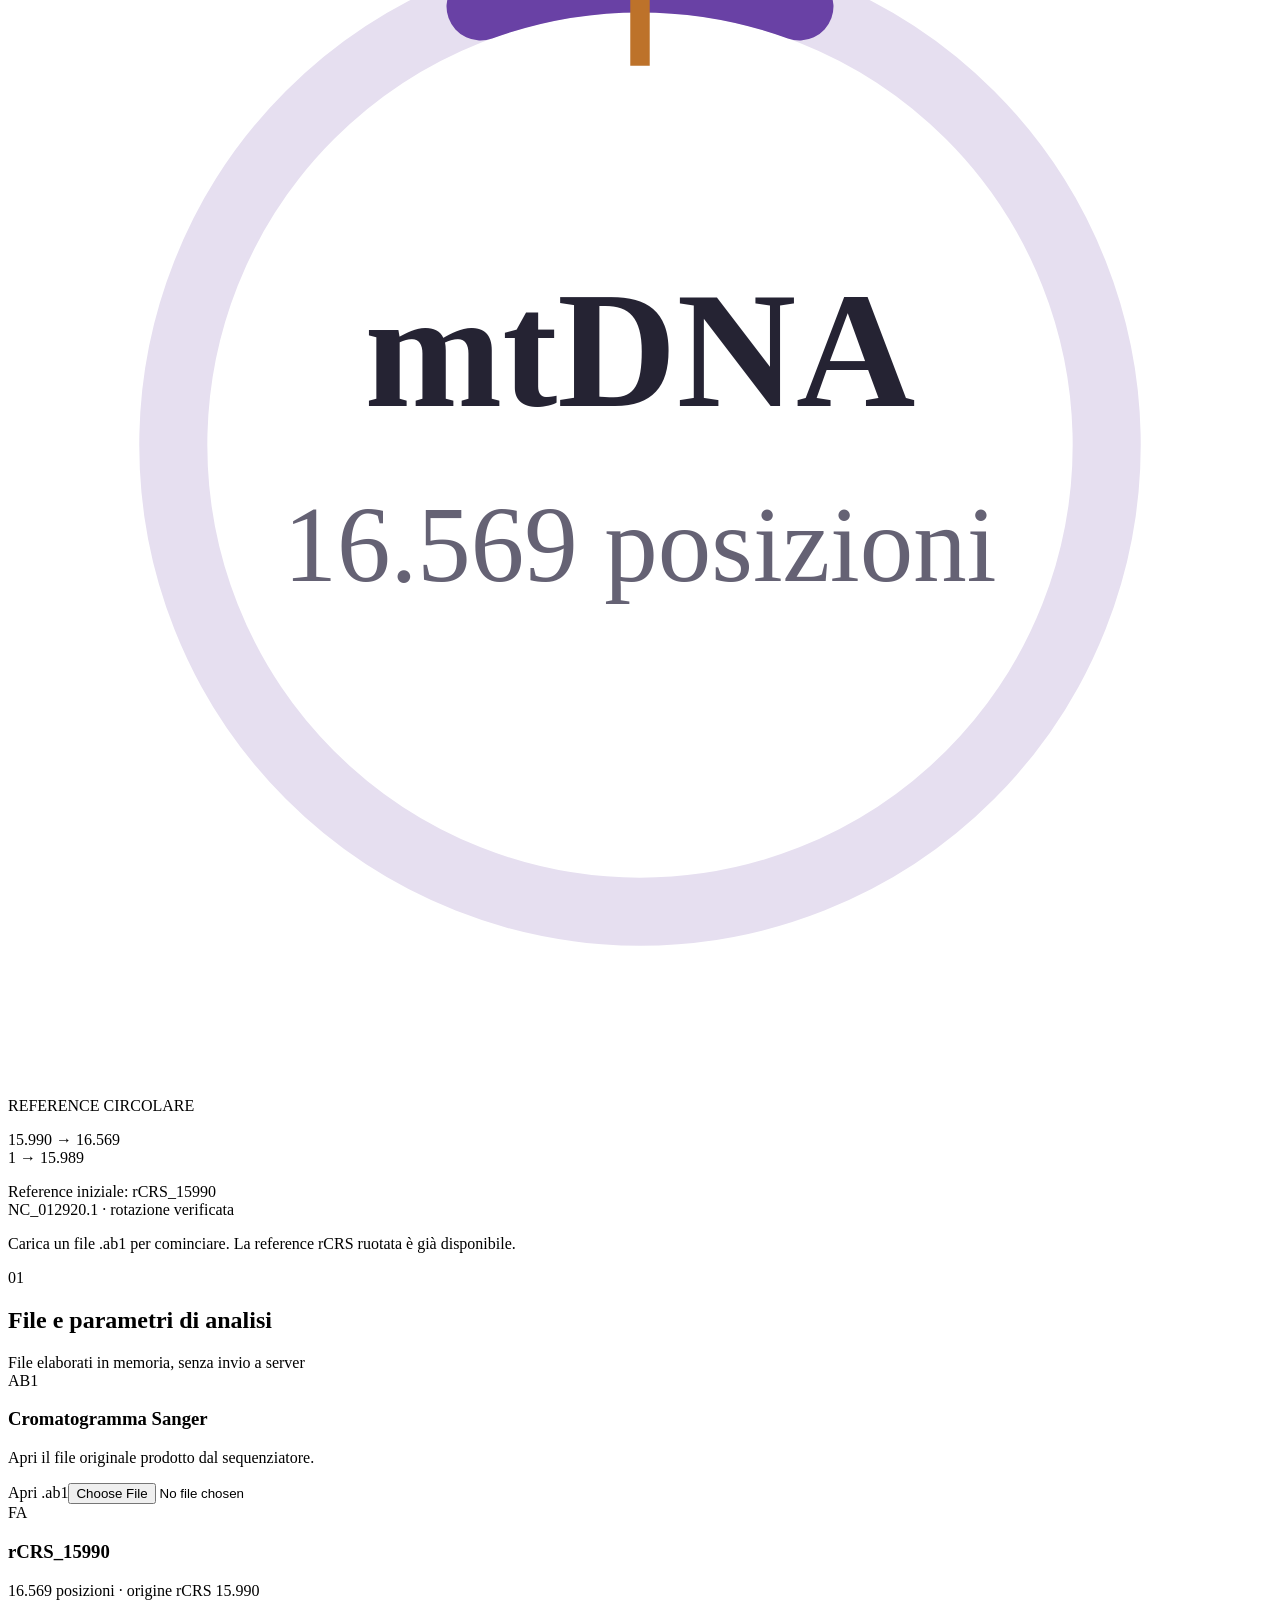
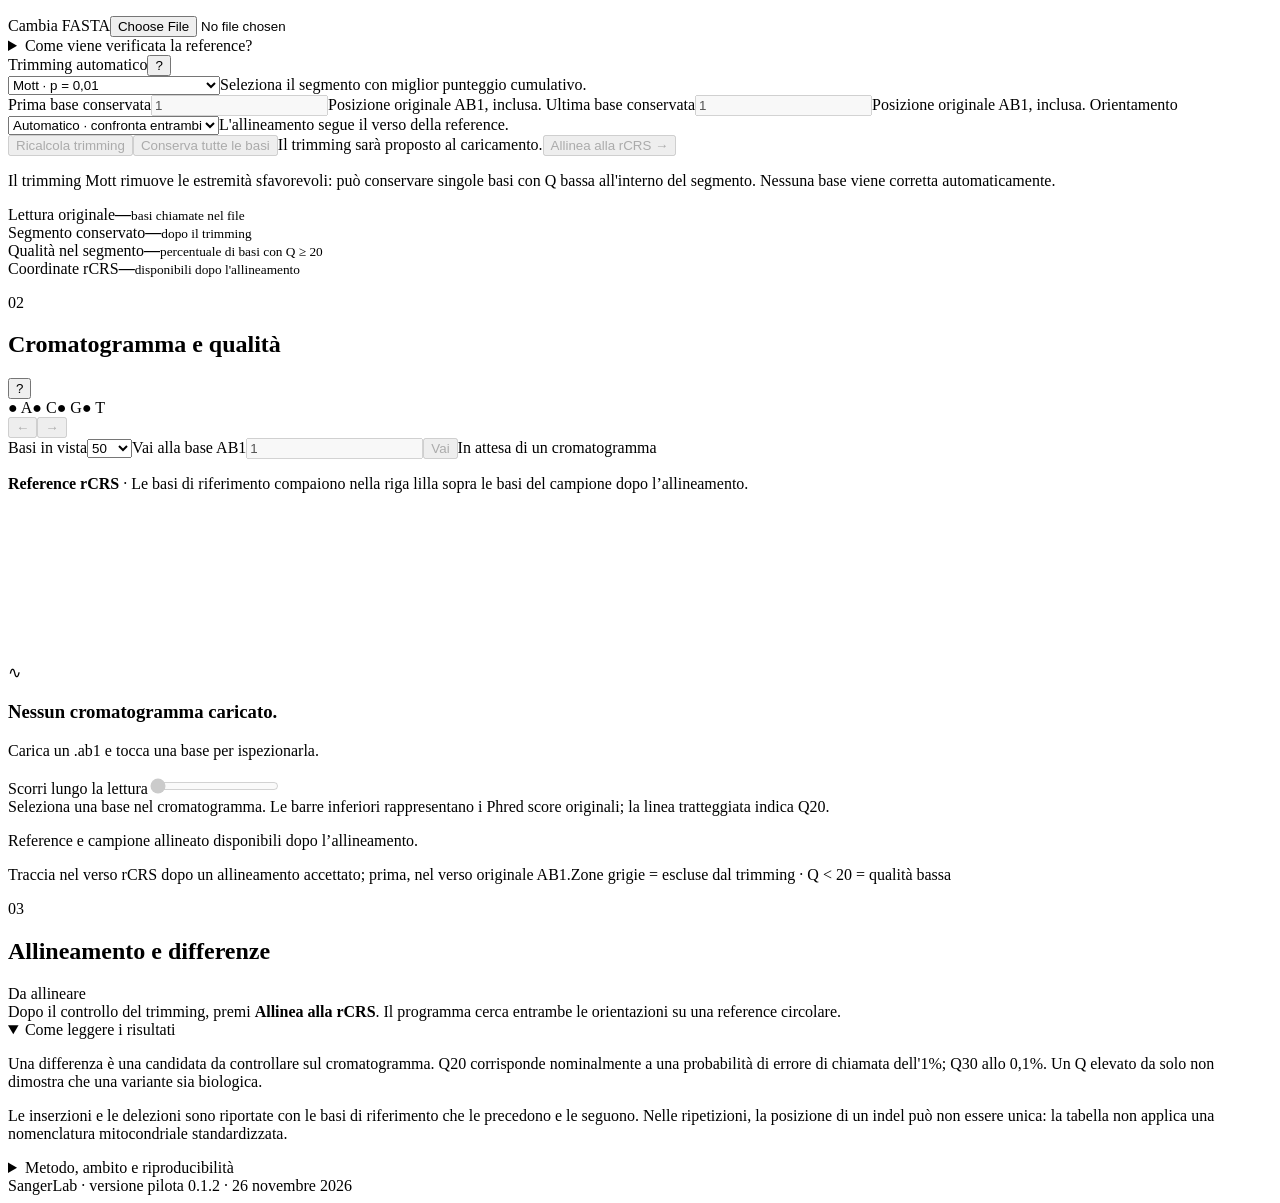
==== commit 9f2912b8: "Release v0.1.2 - Reference sequence displayed along chromatogram" ====
--- a/src/template.html
+++ b/src/template.html
@@ -14,7 +14,7 @@
       <svg viewBox="0 0 40 40" aria-hidden="true"><rect width="40" height="40" rx="5" fill="#ffda48" stroke="#171717" stroke-width="2"/><path d="M7 28c5 0 3-18 8-18s3 18 7 18 3-12 8-12h3" fill="none" stroke="#171717" stroke-width="2.2"/><path d="M7 28c5 0 7-9 11-9s6 9 15 9" fill="none" stroke="#6742a3" stroke-width="1.8"/></svg>
       <span>SangerLab<small>GENETICA DELLA CONSERVAZIONE</small></span>
     </a>
-    <div class="header-tags"><span class="version">0.1.1</span><span class="local-badge"><span aria-hidden="true">●</span> Analisi locale</span></div>
+    <div class="header-tags"><span class="version">0.1.2</span><span class="local-badge"><span aria-hidden="true">●</span> Analisi locale</span></div>
   </div></header>
   <main id="main">
     <section class="hero">
@@ -46,7 +46,7 @@
     <section class="card trace-card" aria-labelledby="trace-title">
       <div class="section-head"><div><p class="eyebrow">02</p><div class="field-heading"><h2 id="trace-title">Cromatogramma e qualità</h2><button type="button" class="help-trigger" id="help-quality" aria-haspopup="dialog" aria-controls="quality-dialog" aria-label="Come si interpretano i punteggi Phred?">?</button></div></div><div class="legend"><span class="base-a">● A</span><span class="base-c">● C</span><span class="base-g">● G</span><span class="base-t">● T</span></div></div>
       <div class="trace-toolbar"><div class="nav-buttons"><button id="prev-trace" class="button square" aria-label="Tratto precedente" disabled>←</button><button id="next-trace" class="button square" aria-label="Tratto successivo" disabled>→</button></div><label class="inline-field">Basi in vista<select id="view-count"><option>30</option><option selected>50</option><option>80</option><option>120</option></select></label><label class="inline-field jump-field">Vai alla base AB1<input type="number" id="jump-base" value="1" min="1" inputmode="numeric" disabled><button id="jump-button" class="button" disabled>Vai</button></label><span id="trace-range" class="small muted">In attesa di un cromatogramma</span></div>
-      <div class="canvas-wrap"><canvas id="trace-canvas" aria-label="Cromatogramma, basi e barre di qualità. Tocca un picco per leggere i dettagli."></canvas><div id="trace-empty" class="empty-overlay"><div class="empty-symbol" aria-hidden="true">∿</div><h3>Nessun cromatogramma caricato.</h3><p>Carica un .ab1 e tocca una base per ispezionarla.</p></div></div>
+      <p class="trace-reference-banner"><strong>Reference rCRS</strong> · Le basi di riferimento compaiono nella riga lilla sopra le basi del campione dopo l’allineamento.</p><div class="canvas-wrap"><canvas id="trace-canvas" aria-label="Cromatogramma, basi della reference e del campione, barre di qualità. Tocca un picco per leggere i dettagli."></canvas><div id="trace-empty" class="empty-overlay"><div class="empty-symbol" aria-hidden="true">∿</div><h3>Nessun cromatogramma caricato.</h3><p>Carica un .ab1 e tocca una base per ispezionarla.</p></div></div>
       <label class="slider-label" for="trace-slider">Scorri lungo la lettura<span id="slider-position"></span></label><input id="trace-slider" type="range" min="0" max="1" value="0" disabled aria-label="Posizione della finestra del cromatogramma">
       <div id="base-inspector" class="inspector"><span class="muted">Seleziona una base nel cromatogramma. Le barre inferiori rappresentano i Phred score originali; la linea tratteggiata indica Q20.</span></div>
       <p id="trace-alignment-note" class="small muted" aria-live="polite">Reference e campione allineato disponibili dopo l’allineamento.</p><div class="trace-foot"><span>Traccia nel verso rCRS dopo un allineamento accettato; prima, nel verso originale AB1.</span><span>Zone grigie = escluse dal trimming · Q &lt; 20 = qualità bassa</span></div>
@@ -65,7 +65,7 @@
     </section>
 
     <section class="notes-grid"><details class="card notes" open><summary>Come leggere i risultati</summary><p>Una differenza è una candidata da controllare sul cromatogramma. Q20 corrisponde nominalmente a una probabilità di errore di chiamata dell'1%; Q30 allo 0,1%. Un Q elevato da solo non dimostra che una variante sia biologica.</p><p>Le inserzioni e le delezioni sono riportate con le basi di riferimento che le precedono e le seguono. Nelle ripetizioni, la posizione di un indel può non essere unica: la tabella non applica una nomenclatura mitocondriale standardizzata.</p></details><details class="card notes"><summary>Metodo, ambito e riproducibilità</summary><p>Allineamento semiglobale con gap affini: tutta la lettura conservata è allineata a un tratto della reference. Match +2, mismatch −3, apertura gap −6, estensione −1. La reference duplicata consente il passaggio attraverso l'origine; la numerazione viene poi riportata modulo 16.569.</p><p>Questa versione analizza una lettura alla volta. Non richiama i picchi, non misura l'eteroplasmia, non costruisce un consenso forward/reverse e non assegna aplogruppi. I Phred sono quelli già presenti nel file AB1.</p><p>Codice open source MIT. Parser adattato da <a href="https://github.com/animeshkundu/sanger-viewer" target="_blank" rel="noopener noreferrer">Sanger Viewer, Animesh</a>. Nessuna libreria esterna caricata, nessun account, nessun caricamento dei dati su server. Ricaricando la pagina si perde la sessione: esporta i risultati per conservarli.</p></details></section>
-    <footer><span>SangerLab · versione pilota 0.1.1 · 26 novembre 2026</span></footer>
+    <footer><span>SangerLab · versione pilota 0.1.2 · 26 novembre 2026</span></footer>
   </main>
   <dialog id="trim-dialog" class="help-dialog" aria-labelledby="trim-dialog-title">
     <div class="help-dialog-head"><h2 id="trim-dialog-title">Come funziona il trimming?</h2><button type="button" class="button square help-close" aria-label="Chiudi spiegazione del trimming" autofocus>×</button></div>
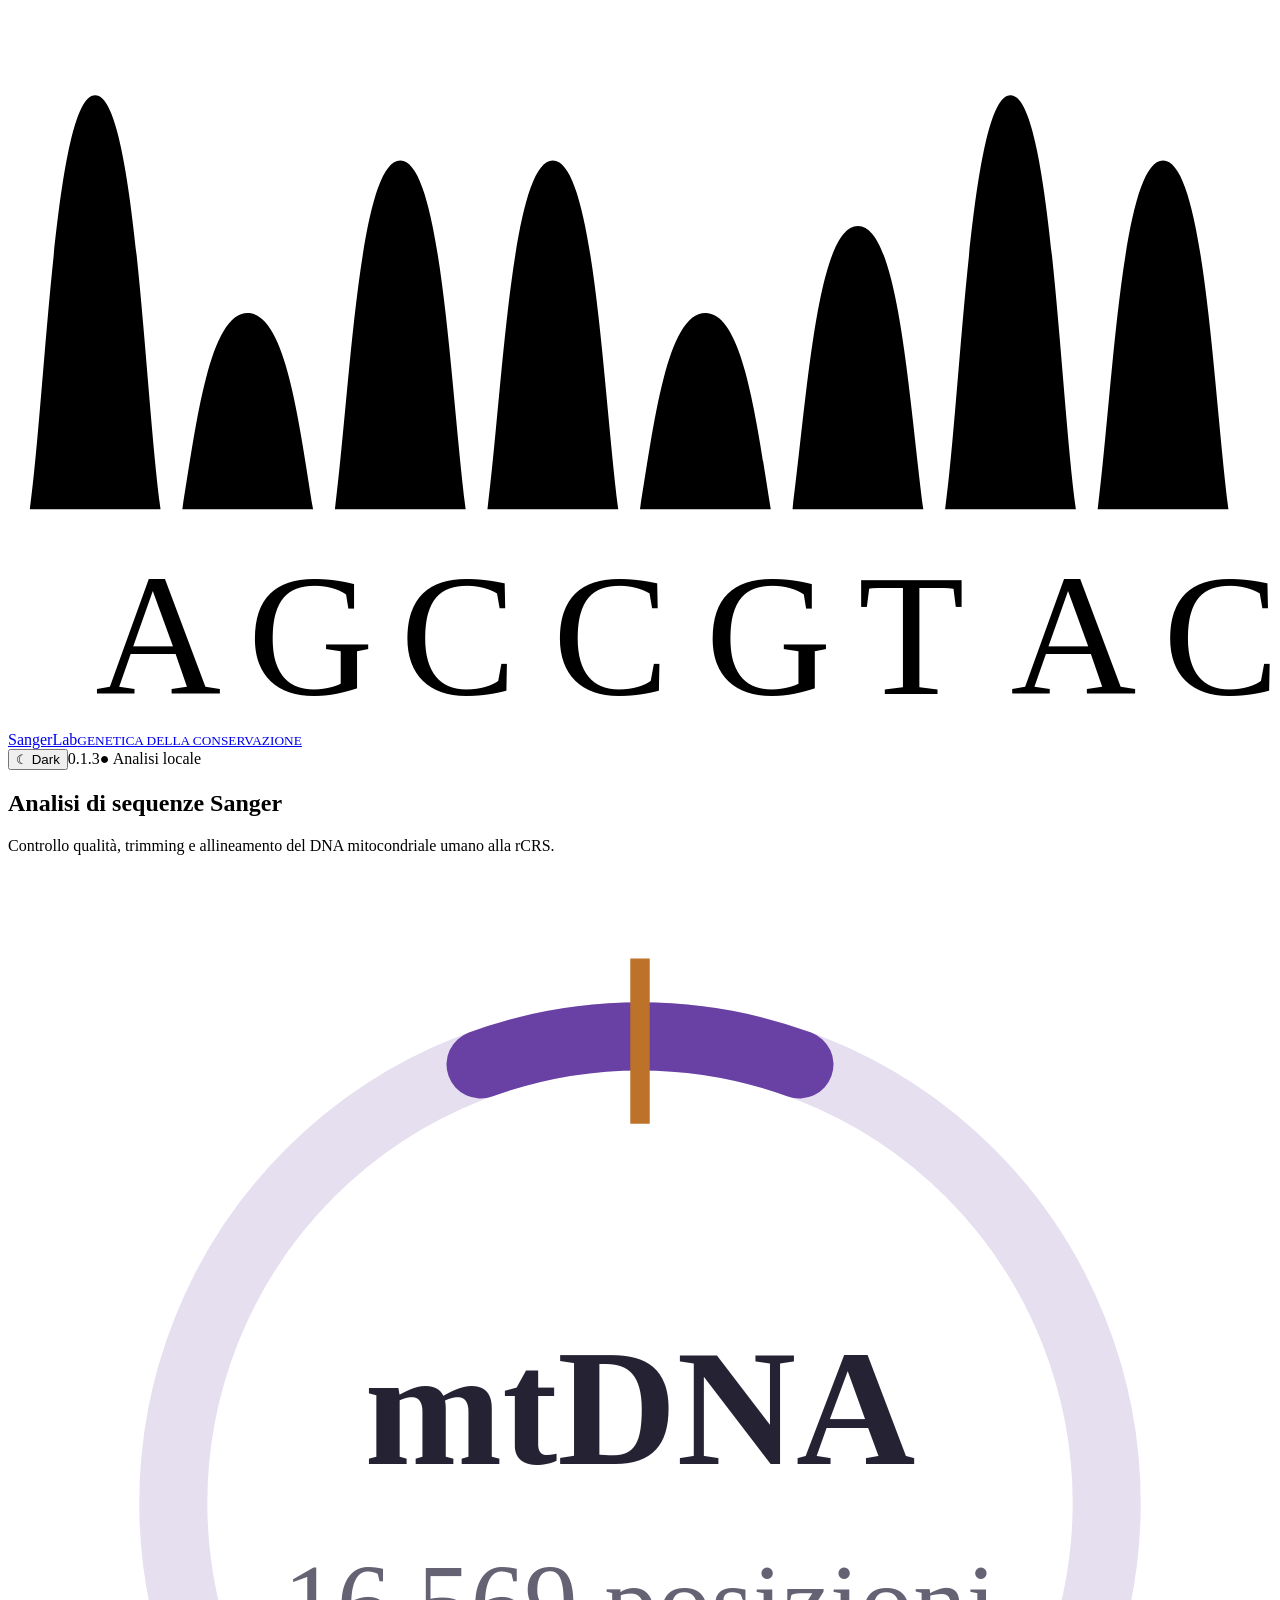
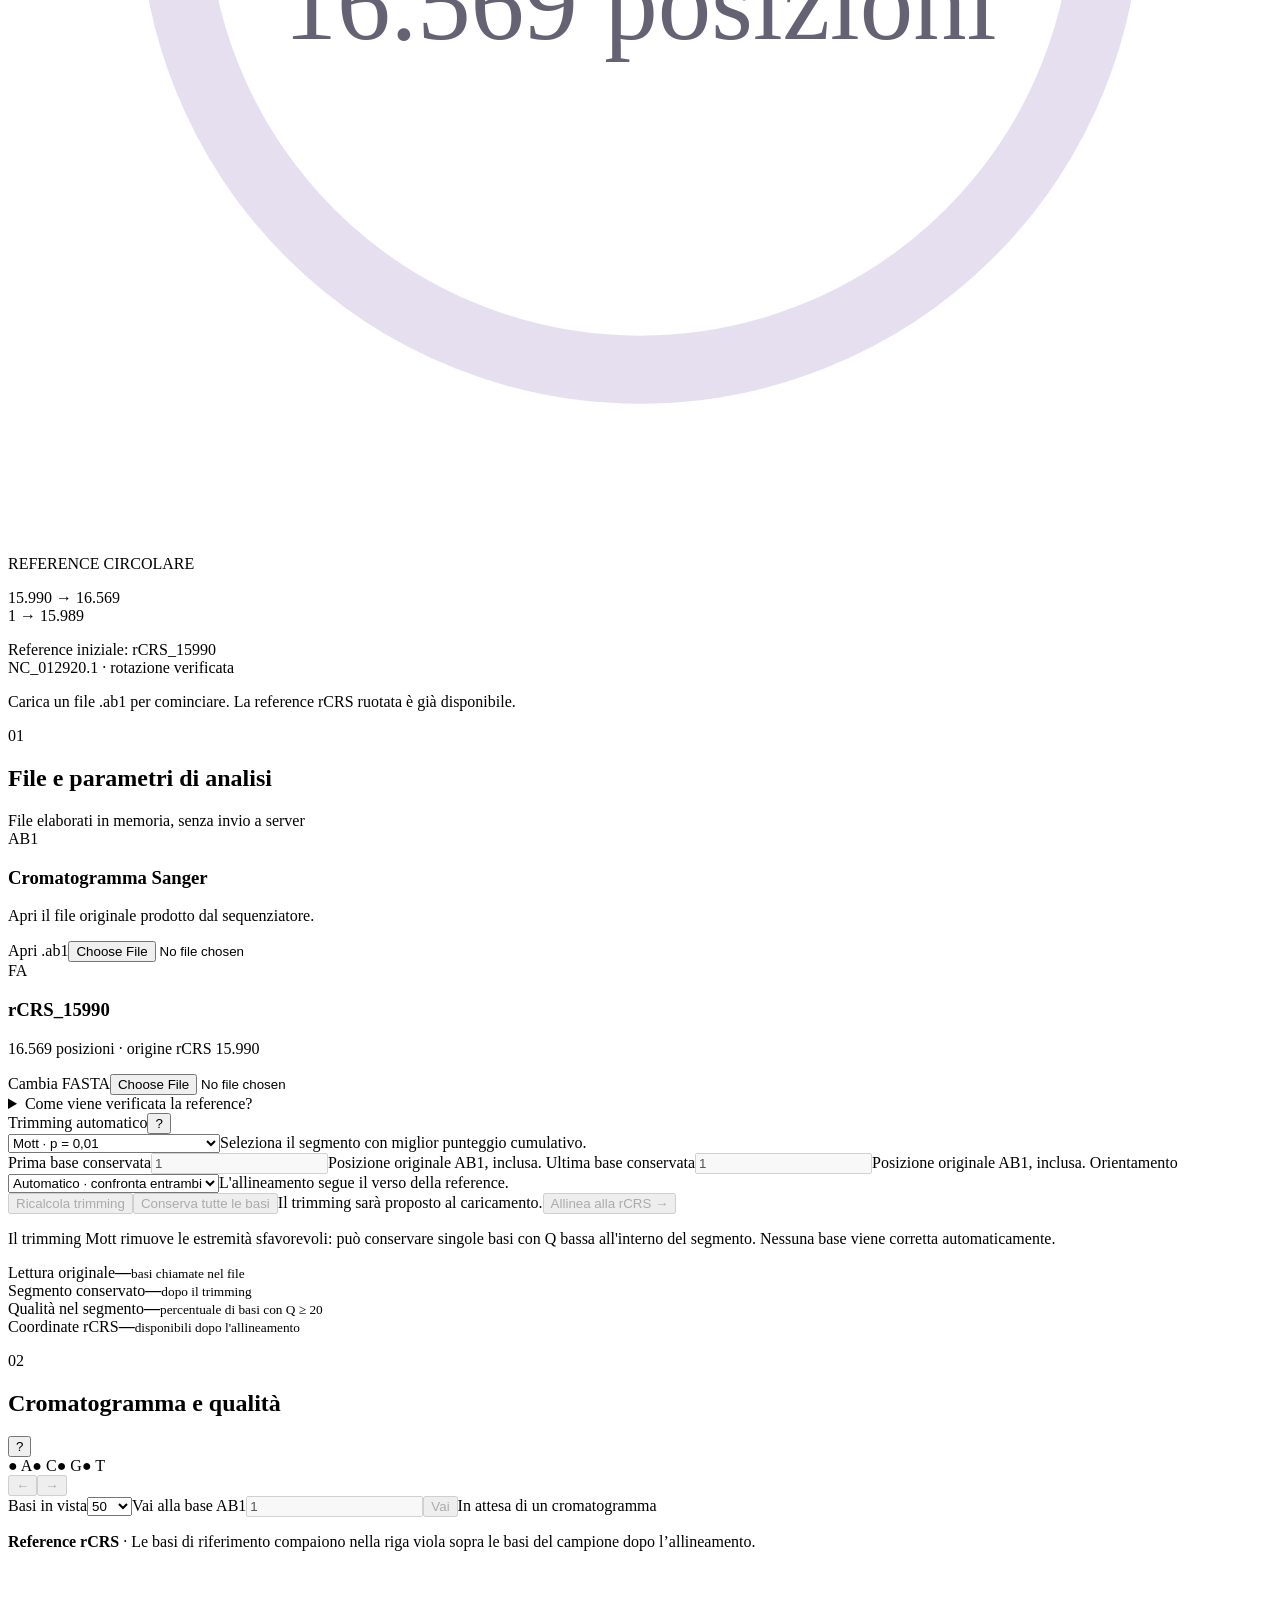
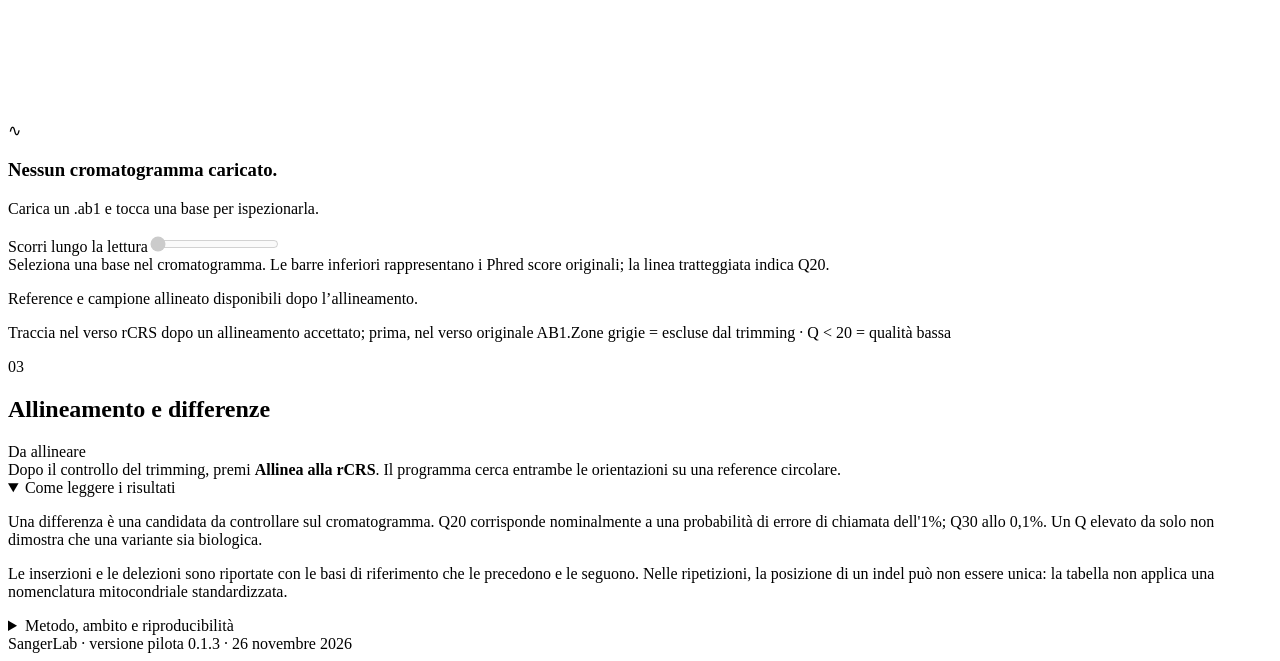
==== commit 325df289: "Release v0.1.3 - Final visual identity, light and dark themes" ====
--- a/src/template.html
+++ b/src/template.html
@@ -3,18 +3,48 @@
 <head>
   <meta charset="utf-8">
   <meta name="viewport" content="width=device-width, initial-scale=1">
-  <meta name="theme-color" content="#fffaf0">
+  <meta name="theme-color" content="#ffffff">
   <meta http-equiv="Content-Security-Policy" content="default-src 'none'; script-src 'unsafe-inline'; style-src 'unsafe-inline'; img-src data: blob:; worker-src blob:; connect-src 'none'; font-src 'none'; object-src 'none'; base-uri 'none'; form-action 'none'">
   <title>SangerLab · D-loop e coordinate rCRS</title>
   <style>/*__STYLE__*/</style>
 </head>
 <body>
+  <div class="page-art" aria-hidden="true">
+    <div class="art-field">
+      <span class="art art-circle art-1"></span>
+      <span class="art art-square art-2"></span>
+      <span class="art art-triangle art-3"></span>
+      <span class="art art-circle art-4"></span>
+    </div>
+  </div>
   <header class="topbar"><div class="topinner">
     <a class="brand" href="#main" aria-label="SangerLab, inizio">
-      <svg viewBox="0 0 40 40" aria-hidden="true"><rect width="40" height="40" rx="5" fill="#ffda48" stroke="#171717" stroke-width="2"/><path d="M7 28c5 0 3-18 8-18s3 18 7 18 3-12 8-12h3" fill="none" stroke="#171717" stroke-width="2.2"/><path d="M7 28c5 0 7-9 11-9s6 9 15 9" fill="none" stroke="#6742a3" stroke-width="1.8"/></svg>
-      <span>SangerLab<small>GENETICA DELLA CONSERVAZIONE</small></span>
+      <svg id="brand-mark" viewBox="0 0 116 66" aria-hidden="true" focusable="false">
+        <g class="logo-traces">
+          <path class="logo-base-a" d="M2 46C3.5 35 4.3 8 8 8S12.5 35 14 46"/>
+          <path class="logo-base-g" d="M16 46C17.3 38 18.5 28 22 28S26.7 38 28 46"/>
+          <path class="logo-base-c" d="M30 46C31.4 35 32.2 14 36 14S40.6 35 42 46"/>
+          <path class="logo-base-c" d="M44 46C45.4 35 46.2 14 50 14S54.6 35 56 46"/>
+          <path class="logo-base-g" d="M58 46C59.3 38 60.5 28 64 28S68.7 38 70 46"/>
+          <path class="logo-base-t" d="M72 46C73.4 35 74.3 20 78 20S82.6 35 84 46"/>
+          <path class="logo-base-a" d="M86 46C87.5 35 88.3 8 92 8S96.5 35 98 46"/>
+          <path class="logo-base-c" d="M100 46C101.4 35 102.2 14 106 14S110.6 35 112 46"/>
+        </g>
+        <path class="logo-axis" d="M2 50H113"/>
+        <g class="logo-letters">
+          <text class="logo-base-a" x="8" y="63">A</text>
+          <text class="logo-base-g" x="22" y="63">G</text>
+          <text class="logo-base-c" x="36" y="63">C</text>
+          <text class="logo-base-c" x="50" y="63">C</text>
+          <text class="logo-base-g" x="64" y="63">G</text>
+          <text class="logo-base-t" x="78" y="63">T</text>
+          <text class="logo-base-a" x="92" y="63">A</text>
+          <text class="logo-base-c" x="106" y="63">C</text>
+        </g>
+      </svg>
+      <span class="brand-name">SangerLab<small>GENETICA DELLA CONSERVAZIONE</small></span>
     </a>
-    <div class="header-tags"><span class="version">0.1.2</span><span class="local-badge"><span aria-hidden="true">●</span> Analisi locale</span></div>
+    <div class="header-tags"><button type="button" id="theme-toggle" class="button small-button" aria-label="Attiva tema scuro" aria-pressed="false">☾ Dark</button><span class="version">0.1.3</span><span class="local-badge"><span aria-hidden="true">●</span> Analisi locale</span></div>
   </div></header>
   <main id="main">
     <section class="hero">
@@ -46,7 +76,7 @@
     <section class="card trace-card" aria-labelledby="trace-title">
       <div class="section-head"><div><p class="eyebrow">02</p><div class="field-heading"><h2 id="trace-title">Cromatogramma e qualità</h2><button type="button" class="help-trigger" id="help-quality" aria-haspopup="dialog" aria-controls="quality-dialog" aria-label="Come si interpretano i punteggi Phred?">?</button></div></div><div class="legend"><span class="base-a">● A</span><span class="base-c">● C</span><span class="base-g">● G</span><span class="base-t">● T</span></div></div>
       <div class="trace-toolbar"><div class="nav-buttons"><button id="prev-trace" class="button square" aria-label="Tratto precedente" disabled>←</button><button id="next-trace" class="button square" aria-label="Tratto successivo" disabled>→</button></div><label class="inline-field">Basi in vista<select id="view-count"><option>30</option><option selected>50</option><option>80</option><option>120</option></select></label><label class="inline-field jump-field">Vai alla base AB1<input type="number" id="jump-base" value="1" min="1" inputmode="numeric" disabled><button id="jump-button" class="button" disabled>Vai</button></label><span id="trace-range" class="small muted">In attesa di un cromatogramma</span></div>
-      <p class="trace-reference-banner"><strong>Reference rCRS</strong> · Le basi di riferimento compaiono nella riga lilla sopra le basi del campione dopo l’allineamento.</p><div class="canvas-wrap"><canvas id="trace-canvas" aria-label="Cromatogramma, basi della reference e del campione, barre di qualità. Tocca un picco per leggere i dettagli."></canvas><div id="trace-empty" class="empty-overlay"><div class="empty-symbol" aria-hidden="true">∿</div><h3>Nessun cromatogramma caricato.</h3><p>Carica un .ab1 e tocca una base per ispezionarla.</p></div></div>
+      <p class="trace-reference-banner"><strong>Reference rCRS</strong> · Le basi di riferimento compaiono nella riga viola sopra le basi del campione dopo l’allineamento.</p><div class="canvas-wrap"><canvas id="trace-canvas" aria-label="Cromatogramma, basi della reference e del campione, barre di qualità. Tocca un picco per leggere i dettagli."></canvas><div id="trace-empty" class="empty-overlay"><div class="empty-symbol" aria-hidden="true">∿</div><h3>Nessun cromatogramma caricato.</h3><p>Carica un .ab1 e tocca una base per ispezionarla.</p></div></div>
       <label class="slider-label" for="trace-slider">Scorri lungo la lettura<span id="slider-position"></span></label><input id="trace-slider" type="range" min="0" max="1" value="0" disabled aria-label="Posizione della finestra del cromatogramma">
       <div id="base-inspector" class="inspector"><span class="muted">Seleziona una base nel cromatogramma. Le barre inferiori rappresentano i Phred score originali; la linea tratteggiata indica Q20.</span></div>
       <p id="trace-alignment-note" class="small muted" aria-live="polite">Reference e campione allineato disponibili dopo l’allineamento.</p><div class="trace-foot"><span>Traccia nel verso rCRS dopo un allineamento accettato; prima, nel verso originale AB1.</span><span>Zone grigie = escluse dal trimming · Q &lt; 20 = qualità bassa</span></div>
@@ -58,14 +88,14 @@
         <div id="alignment-summary" class="alignment-summary"></div><div id="result-warnings" class="result-warnings"></div>
         <div class="results-tabs" role="tablist" aria-label="Risultati"><button id="tab-variants" class="tab active" role="tab" aria-selected="true" aria-controls="variants-panel">Differenze <span id="variant-count">0</span></button><button id="tab-alignment" class="tab" role="tab" aria-selected="false" aria-controls="alignment-panel">Allineamento base per base</button></div>
         <div id="variants-panel" role="tabpanel" aria-labelledby="tab-variants"><p class="small muted">Differenze candidate rispetto alla reference. Tocca «Vedi picco» per tornare alla traccia. La qualità è quella della chiamata nel file, non una probabilità di variante.</p><div class="table-scroll"><table id="variants-table"><thead><tr><th>Tipo</th><th>rCRS</th><th>FASTA</th><th>Ref → lettura</th><th>Q</th><th>Valutazione</th><th>Traccia</th></tr></thead><tbody id="variants-body"></tbody></table></div><div id="no-variants" class="no-variants" hidden>Nessuna differenza nel segmento allineato.</div></div>
-        <div id="alignment-panel" role="tabpanel" aria-labelledby="tab-alignment" hidden><div class="alignment-nav"><button id="align-prev" class="button">← Precedenti</button><span id="align-range" class="small"></span><button id="align-next" class="button">Successive →</button></div><p class="small muted">Scorri orizzontalmente se necessario. Le celle gialle indicano differenze; quelle tratteggiate, qualità bassa. «+» = inserzione nella lettura; «−» = gap.</p><div class="table-scroll alignment-scroll" id="alignment-grid"></div></div>
+        <div id="alignment-panel" role="tabpanel" aria-labelledby="tab-alignment" hidden><div class="alignment-nav"><button id="align-prev" class="button">← Precedenti</button><span id="align-range" class="small"></span><button id="align-next" class="button">Successive →</button></div><p class="small muted">Scorri orizzontalmente se necessario. Le celle viola indicano differenze; quelle tratteggiate, qualità bassa. «+» = inserzione nella lettura; «−» = gap.</p><div class="table-scroll alignment-scroll" id="alignment-grid"></div></div>
         <div class="export-row"><span class="eyebrow">ESPORTA</span><button id="export-fasta" class="button">Lettura FASTA</button><button id="export-alignment" class="button">Allineamento FASTA</button><button id="export-variants" class="button">Differenze TSV</button><button id="export-quality" class="button">Qualità TSV</button><button id="export-report" class="button">Report JSON</button></div>
         <p class="method-note">Il FASTA contiene la lettura rifilata nell'orientamento della reference. Non è un consenso di più letture. Le regioni senza dati non vengono riempite con basi della reference.</p>
       </div>
     </section>
 
     <section class="notes-grid"><details class="card notes" open><summary>Come leggere i risultati</summary><p>Una differenza è una candidata da controllare sul cromatogramma. Q20 corrisponde nominalmente a una probabilità di errore di chiamata dell'1%; Q30 allo 0,1%. Un Q elevato da solo non dimostra che una variante sia biologica.</p><p>Le inserzioni e le delezioni sono riportate con le basi di riferimento che le precedono e le seguono. Nelle ripetizioni, la posizione di un indel può non essere unica: la tabella non applica una nomenclatura mitocondriale standardizzata.</p></details><details class="card notes"><summary>Metodo, ambito e riproducibilità</summary><p>Allineamento semiglobale con gap affini: tutta la lettura conservata è allineata a un tratto della reference. Match +2, mismatch −3, apertura gap −6, estensione −1. La reference duplicata consente il passaggio attraverso l'origine; la numerazione viene poi riportata modulo 16.569.</p><p>Questa versione analizza una lettura alla volta. Non richiama i picchi, non misura l'eteroplasmia, non costruisce un consenso forward/reverse e non assegna aplogruppi. I Phred sono quelli già presenti nel file AB1.</p><p>Codice open source MIT. Parser adattato da <a href="https://github.com/animeshkundu/sanger-viewer" target="_blank" rel="noopener noreferrer">Sanger Viewer, Animesh</a>. Nessuna libreria esterna caricata, nessun account, nessun caricamento dei dati su server. Ricaricando la pagina si perde la sessione: esporta i risultati per conservarli.</p></details></section>
-    <footer><span>SangerLab · versione pilota 0.1.2 · 26 novembre 2026</span></footer>
+    <footer><span>SangerLab · versione pilota 0.1.3 · 26 novembre 2026</span></footer>
   </main>
   <dialog id="trim-dialog" class="help-dialog" aria-labelledby="trim-dialog-title">
     <div class="help-dialog-head"><h2 id="trim-dialog-title">Come funziona il trimming?</h2><button type="button" class="button square help-close" aria-label="Chiudi spiegazione del trimming" autofocus>×</button></div>
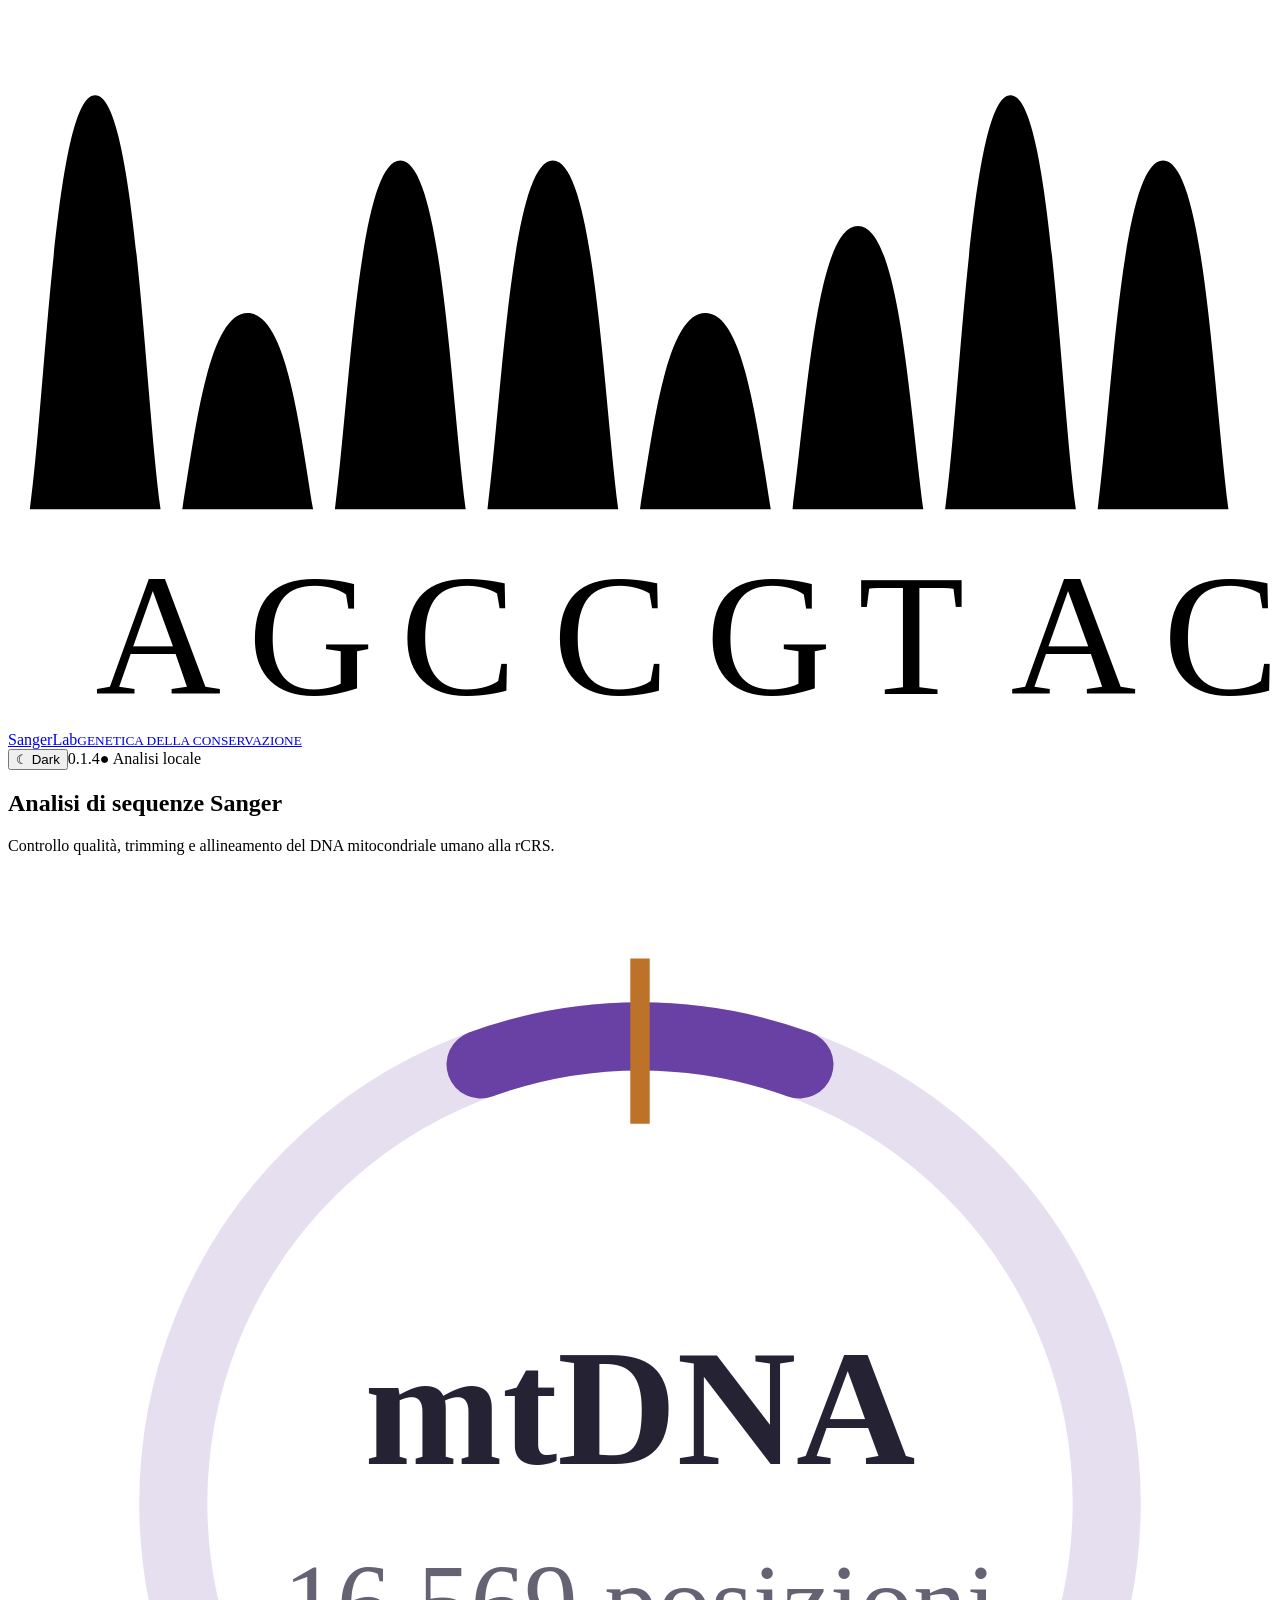
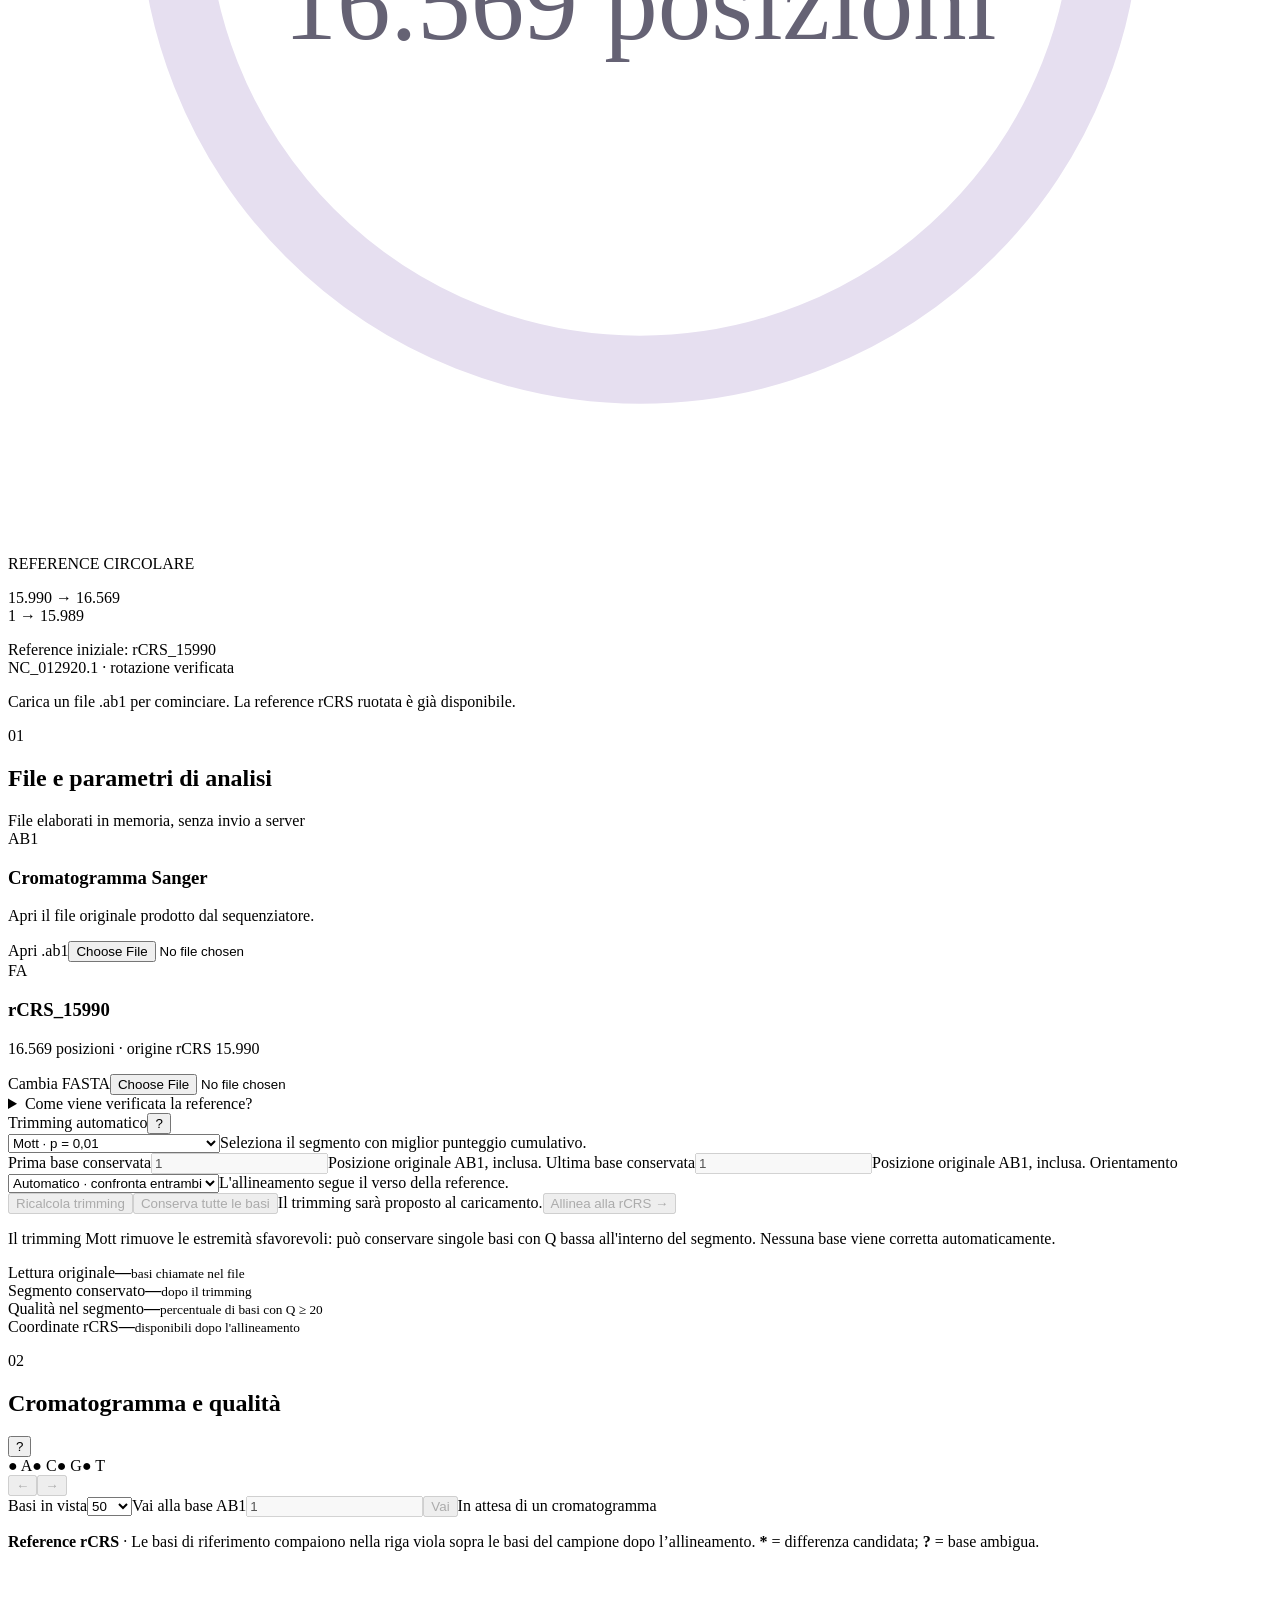
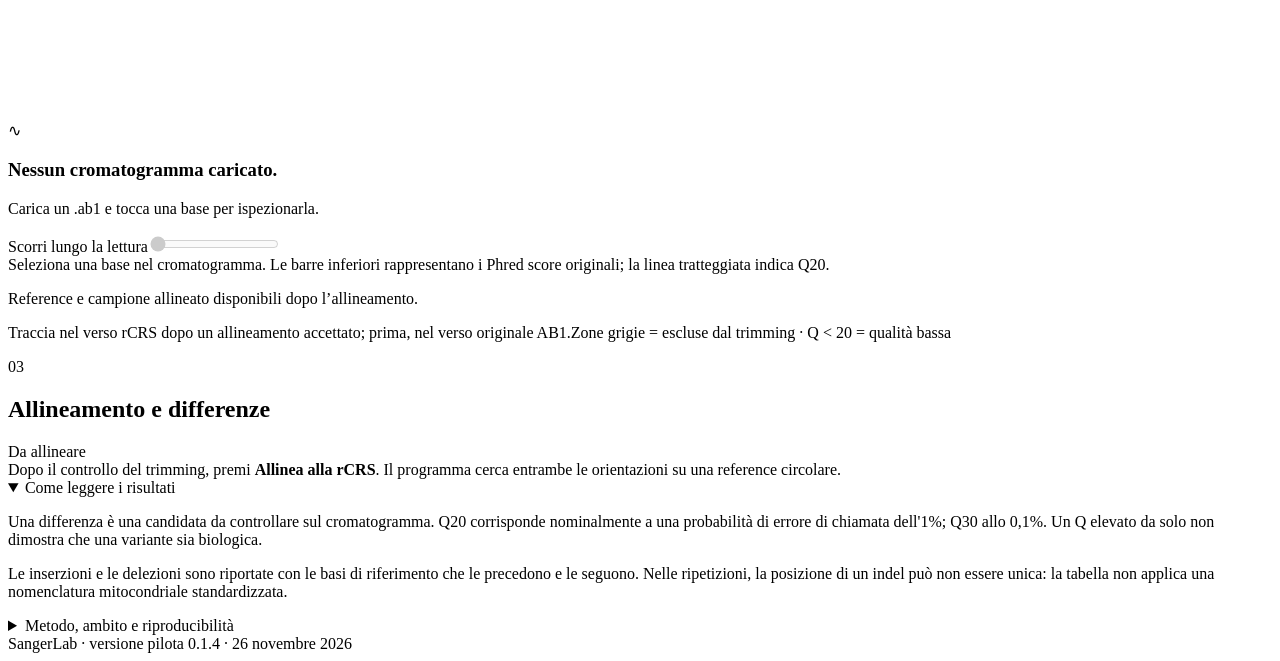
==== commit 6ef169ad: "Release v0.1.4 - Variant markers on chromatogram" ====
--- a/src/template.html
+++ b/src/template.html
@@ -44,7 +44,7 @@
       </svg>
       <span class="brand-name">SangerLab<small>GENETICA DELLA CONSERVAZIONE</small></span>
     </a>
-    <div class="header-tags"><button type="button" id="theme-toggle" class="button small-button" aria-label="Attiva tema scuro" aria-pressed="false">☾ Dark</button><span class="version">0.1.3</span><span class="local-badge"><span aria-hidden="true">●</span> Analisi locale</span></div>
+    <div class="header-tags"><button type="button" id="theme-toggle" class="button small-button" aria-label="Attiva tema scuro" aria-pressed="false">☾ Dark</button><span class="version">0.1.4</span><span class="local-badge"><span aria-hidden="true">●</span> Analisi locale</span></div>
   </div></header>
   <main id="main">
     <section class="hero">
@@ -76,7 +76,7 @@
     <section class="card trace-card" aria-labelledby="trace-title">
       <div class="section-head"><div><p class="eyebrow">02</p><div class="field-heading"><h2 id="trace-title">Cromatogramma e qualità</h2><button type="button" class="help-trigger" id="help-quality" aria-haspopup="dialog" aria-controls="quality-dialog" aria-label="Come si interpretano i punteggi Phred?">?</button></div></div><div class="legend"><span class="base-a">● A</span><span class="base-c">● C</span><span class="base-g">● G</span><span class="base-t">● T</span></div></div>
       <div class="trace-toolbar"><div class="nav-buttons"><button id="prev-trace" class="button square" aria-label="Tratto precedente" disabled>←</button><button id="next-trace" class="button square" aria-label="Tratto successivo" disabled>→</button></div><label class="inline-field">Basi in vista<select id="view-count"><option>30</option><option selected>50</option><option>80</option><option>120</option></select></label><label class="inline-field jump-field">Vai alla base AB1<input type="number" id="jump-base" value="1" min="1" inputmode="numeric" disabled><button id="jump-button" class="button" disabled>Vai</button></label><span id="trace-range" class="small muted">In attesa di un cromatogramma</span></div>
-      <p class="trace-reference-banner"><strong>Reference rCRS</strong> · Le basi di riferimento compaiono nella riga viola sopra le basi del campione dopo l’allineamento.</p><div class="canvas-wrap"><canvas id="trace-canvas" aria-label="Cromatogramma, basi della reference e del campione, barre di qualità. Tocca un picco per leggere i dettagli."></canvas><div id="trace-empty" class="empty-overlay"><div class="empty-symbol" aria-hidden="true">∿</div><h3>Nessun cromatogramma caricato.</h3><p>Carica un .ab1 e tocca una base per ispezionarla.</p></div></div>
+      <p class="trace-reference-banner"><strong>Reference rCRS</strong> · Le basi di riferimento compaiono nella riga viola sopra le basi del campione dopo l’allineamento. <strong>*</strong> = differenza candidata; <strong>?</strong> = base ambigua.</p><div class="canvas-wrap"><canvas id="trace-canvas" aria-label="Cromatogramma, basi della reference e del campione, barre di qualità. Tocca un picco per leggere i dettagli."></canvas><div id="trace-empty" class="empty-overlay"><div class="empty-symbol" aria-hidden="true">∿</div><h3>Nessun cromatogramma caricato.</h3><p>Carica un .ab1 e tocca una base per ispezionarla.</p></div></div>
       <label class="slider-label" for="trace-slider">Scorri lungo la lettura<span id="slider-position"></span></label><input id="trace-slider" type="range" min="0" max="1" value="0" disabled aria-label="Posizione della finestra del cromatogramma">
       <div id="base-inspector" class="inspector"><span class="muted">Seleziona una base nel cromatogramma. Le barre inferiori rappresentano i Phred score originali; la linea tratteggiata indica Q20.</span></div>
       <p id="trace-alignment-note" class="small muted" aria-live="polite">Reference e campione allineato disponibili dopo l’allineamento.</p><div class="trace-foot"><span>Traccia nel verso rCRS dopo un allineamento accettato; prima, nel verso originale AB1.</span><span>Zone grigie = escluse dal trimming · Q &lt; 20 = qualità bassa</span></div>
@@ -95,7 +95,7 @@
     </section>
 
     <section class="notes-grid"><details class="card notes" open><summary>Come leggere i risultati</summary><p>Una differenza è una candidata da controllare sul cromatogramma. Q20 corrisponde nominalmente a una probabilità di errore di chiamata dell'1%; Q30 allo 0,1%. Un Q elevato da solo non dimostra che una variante sia biologica.</p><p>Le inserzioni e le delezioni sono riportate con le basi di riferimento che le precedono e le seguono. Nelle ripetizioni, la posizione di un indel può non essere unica: la tabella non applica una nomenclatura mitocondriale standardizzata.</p></details><details class="card notes"><summary>Metodo, ambito e riproducibilità</summary><p>Allineamento semiglobale con gap affini: tutta la lettura conservata è allineata a un tratto della reference. Match +2, mismatch −3, apertura gap −6, estensione −1. La reference duplicata consente il passaggio attraverso l'origine; la numerazione viene poi riportata modulo 16.569.</p><p>Questa versione analizza una lettura alla volta. Non richiama i picchi, non misura l'eteroplasmia, non costruisce un consenso forward/reverse e non assegna aplogruppi. I Phred sono quelli già presenti nel file AB1.</p><p>Codice open source MIT. Parser adattato da <a href="https://github.com/animeshkundu/sanger-viewer" target="_blank" rel="noopener noreferrer">Sanger Viewer, Animesh</a>. Nessuna libreria esterna caricata, nessun account, nessun caricamento dei dati su server. Ricaricando la pagina si perde la sessione: esporta i risultati per conservarli.</p></details></section>
-    <footer><span>SangerLab · versione pilota 0.1.3 · 26 novembre 2026</span></footer>
+    <footer><span>SangerLab · versione pilota 0.1.4 · 26 novembre 2026</span></footer>
   </main>
   <dialog id="trim-dialog" class="help-dialog" aria-labelledby="trim-dialog-title">
     <div class="help-dialog-head"><h2 id="trim-dialog-title">Come funziona il trimming?</h2><button type="button" class="button square help-close" aria-label="Chiudi spiegazione del trimming" autofocus>×</button></div>
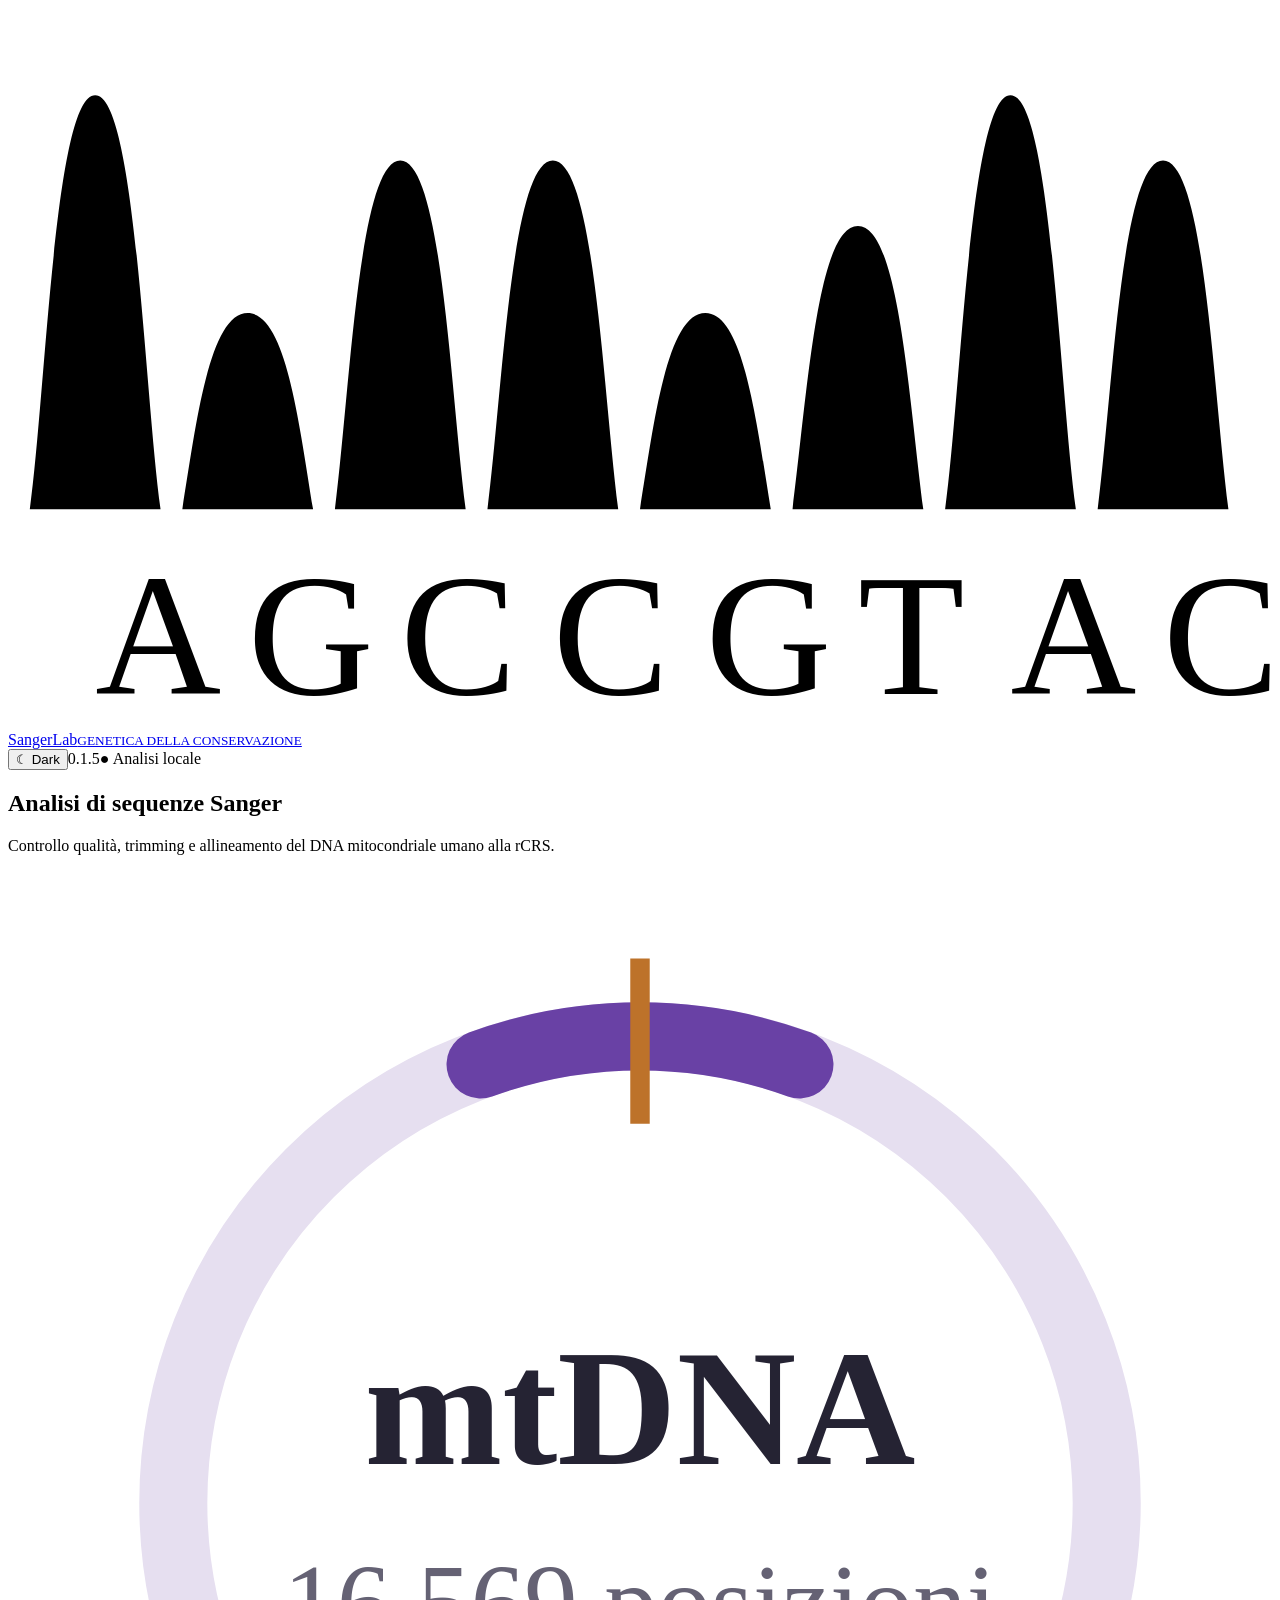
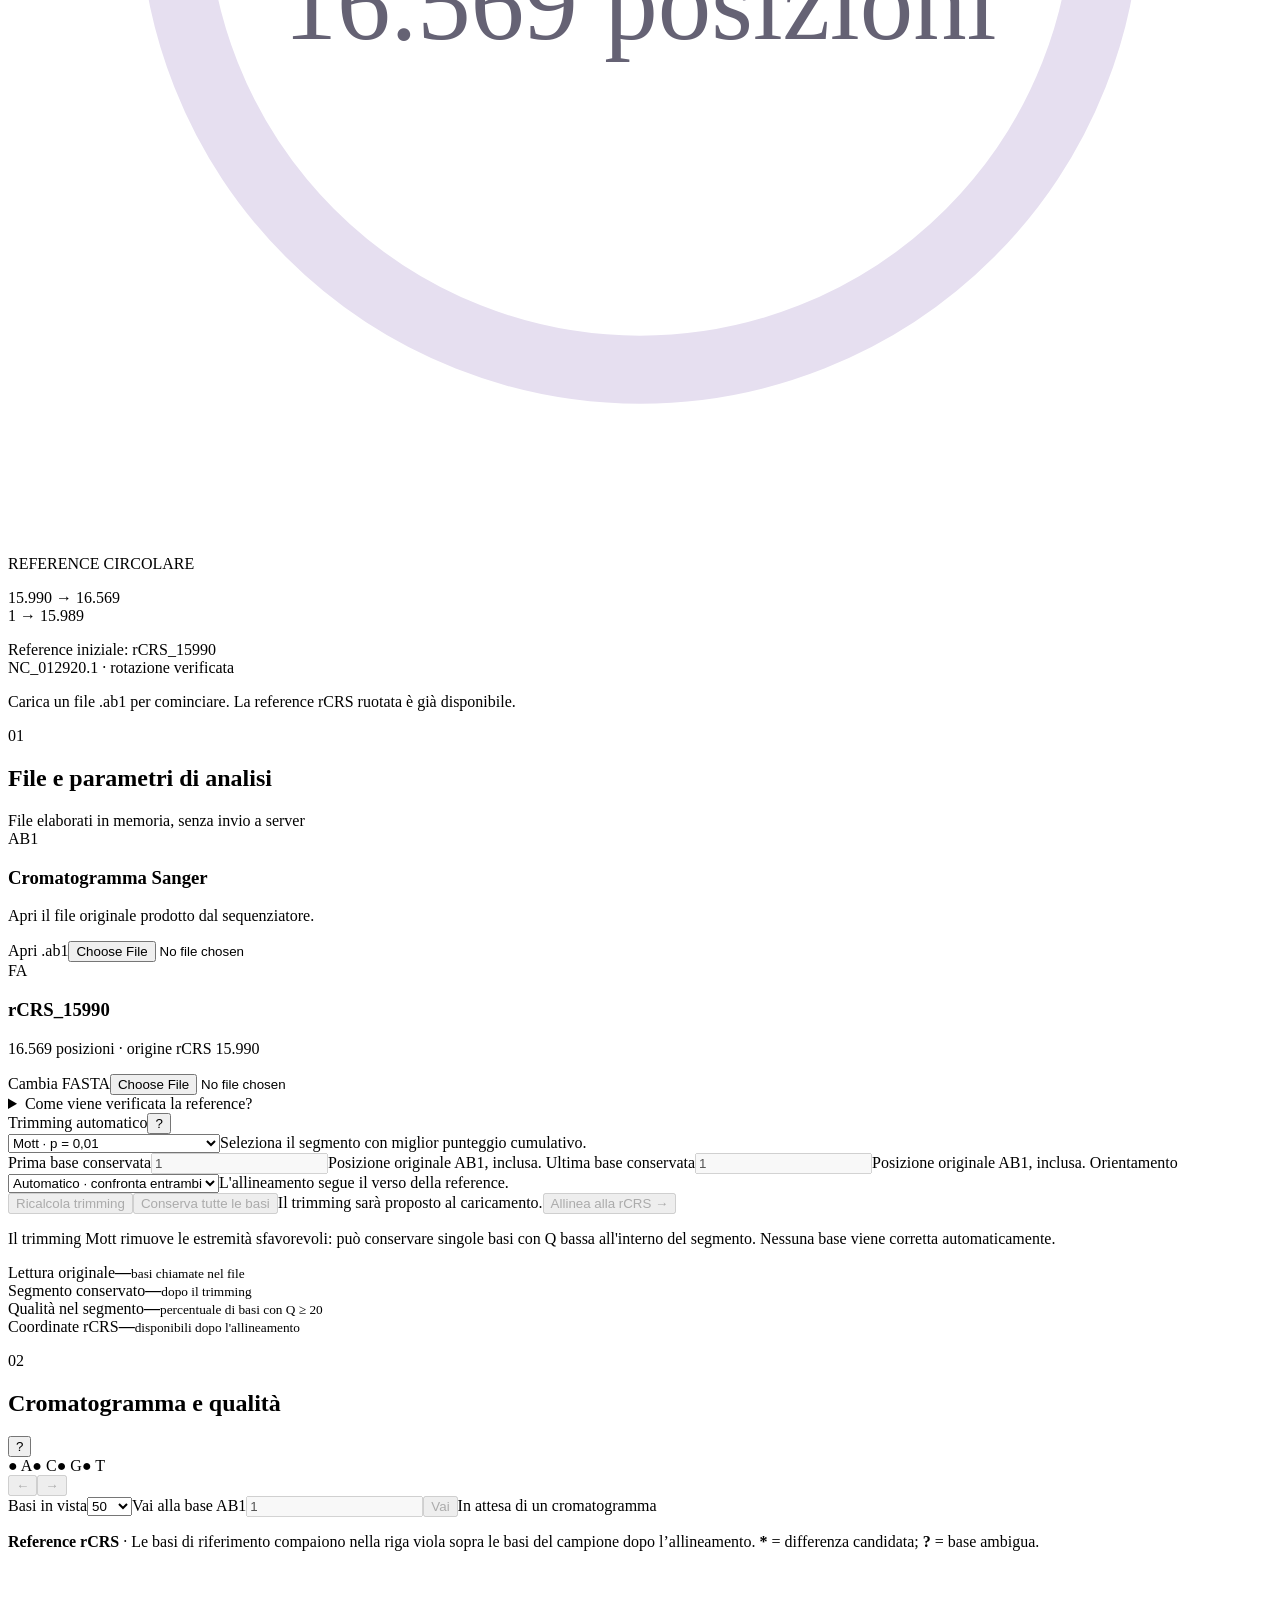
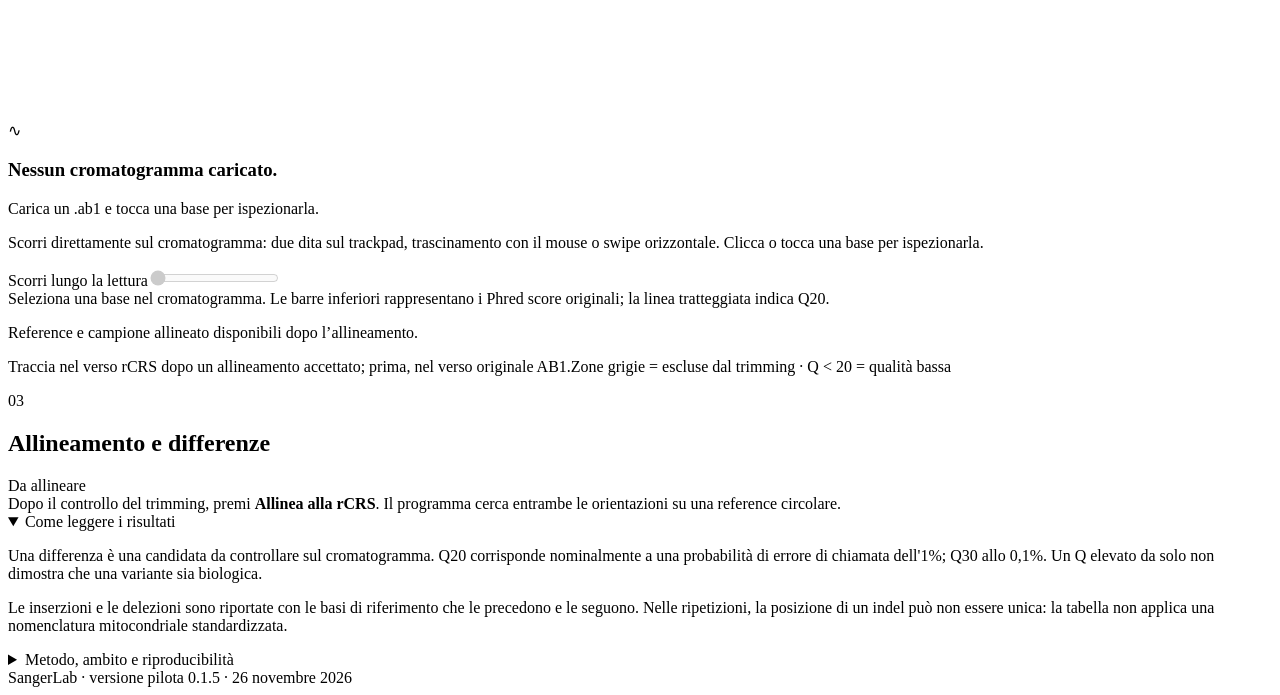
==== commit 5f276e7b: "Release v0.1.5 - Direct chromatogram panning" ====
--- a/src/template.html
+++ b/src/template.html
@@ -44,7 +44,7 @@
       </svg>
       <span class="brand-name">SangerLab<small>GENETICA DELLA CONSERVAZIONE</small></span>
     </a>
-    <div class="header-tags"><button type="button" id="theme-toggle" class="button small-button" aria-label="Attiva tema scuro" aria-pressed="false">☾ Dark</button><span class="version">0.1.4</span><span class="local-badge"><span aria-hidden="true">●</span> Analisi locale</span></div>
+    <div class="header-tags"><button type="button" id="theme-toggle" class="button small-button" aria-label="Attiva tema scuro" aria-pressed="false">☾ Dark</button><span class="version">0.1.5</span><span class="local-badge"><span aria-hidden="true">●</span> Analisi locale</span></div>
   </div></header>
   <main id="main">
     <section class="hero">
@@ -77,6 +77,7 @@
       <div class="section-head"><div><p class="eyebrow">02</p><div class="field-heading"><h2 id="trace-title">Cromatogramma e qualità</h2><button type="button" class="help-trigger" id="help-quality" aria-haspopup="dialog" aria-controls="quality-dialog" aria-label="Come si interpretano i punteggi Phred?">?</button></div></div><div class="legend"><span class="base-a">● A</span><span class="base-c">● C</span><span class="base-g">● G</span><span class="base-t">● T</span></div></div>
       <div class="trace-toolbar"><div class="nav-buttons"><button id="prev-trace" class="button square" aria-label="Tratto precedente" disabled>←</button><button id="next-trace" class="button square" aria-label="Tratto successivo" disabled>→</button></div><label class="inline-field">Basi in vista<select id="view-count"><option>30</option><option selected>50</option><option>80</option><option>120</option></select></label><label class="inline-field jump-field">Vai alla base AB1<input type="number" id="jump-base" value="1" min="1" inputmode="numeric" disabled><button id="jump-button" class="button" disabled>Vai</button></label><span id="trace-range" class="small muted">In attesa di un cromatogramma</span></div>
       <p class="trace-reference-banner"><strong>Reference rCRS</strong> · Le basi di riferimento compaiono nella riga viola sopra le basi del campione dopo l’allineamento. <strong>*</strong> = differenza candidata; <strong>?</strong> = base ambigua.</p><div class="canvas-wrap"><canvas id="trace-canvas" aria-label="Cromatogramma, basi della reference e del campione, barre di qualità. Tocca un picco per leggere i dettagli."></canvas><div id="trace-empty" class="empty-overlay"><div class="empty-symbol" aria-hidden="true">∿</div><h3>Nessun cromatogramma caricato.</h3><p>Carica un .ab1 e tocca una base per ispezionarla.</p></div></div>
+      <p class="trace-gesture-hint">Scorri direttamente sul cromatogramma: due dita sul trackpad, trascinamento con il mouse o swipe orizzontale. Clicca o tocca una base per ispezionarla.</p>
       <label class="slider-label" for="trace-slider">Scorri lungo la lettura<span id="slider-position"></span></label><input id="trace-slider" type="range" min="0" max="1" value="0" disabled aria-label="Posizione della finestra del cromatogramma">
       <div id="base-inspector" class="inspector"><span class="muted">Seleziona una base nel cromatogramma. Le barre inferiori rappresentano i Phred score originali; la linea tratteggiata indica Q20.</span></div>
       <p id="trace-alignment-note" class="small muted" aria-live="polite">Reference e campione allineato disponibili dopo l’allineamento.</p><div class="trace-foot"><span>Traccia nel verso rCRS dopo un allineamento accettato; prima, nel verso originale AB1.</span><span>Zone grigie = escluse dal trimming · Q &lt; 20 = qualità bassa</span></div>
@@ -95,7 +96,7 @@
     </section>
 
     <section class="notes-grid"><details class="card notes" open><summary>Come leggere i risultati</summary><p>Una differenza è una candidata da controllare sul cromatogramma. Q20 corrisponde nominalmente a una probabilità di errore di chiamata dell'1%; Q30 allo 0,1%. Un Q elevato da solo non dimostra che una variante sia biologica.</p><p>Le inserzioni e le delezioni sono riportate con le basi di riferimento che le precedono e le seguono. Nelle ripetizioni, la posizione di un indel può non essere unica: la tabella non applica una nomenclatura mitocondriale standardizzata.</p></details><details class="card notes"><summary>Metodo, ambito e riproducibilità</summary><p>Allineamento semiglobale con gap affini: tutta la lettura conservata è allineata a un tratto della reference. Match +2, mismatch −3, apertura gap −6, estensione −1. La reference duplicata consente il passaggio attraverso l'origine; la numerazione viene poi riportata modulo 16.569.</p><p>Questa versione analizza una lettura alla volta. Non richiama i picchi, non misura l'eteroplasmia, non costruisce un consenso forward/reverse e non assegna aplogruppi. I Phred sono quelli già presenti nel file AB1.</p><p>Codice open source MIT. Parser adattato da <a href="https://github.com/animeshkundu/sanger-viewer" target="_blank" rel="noopener noreferrer">Sanger Viewer, Animesh</a>. Nessuna libreria esterna caricata, nessun account, nessun caricamento dei dati su server. Ricaricando la pagina si perde la sessione: esporta i risultati per conservarli.</p></details></section>
-    <footer><span>SangerLab · versione pilota 0.1.4 · 26 novembre 2026</span></footer>
+    <footer><span>SangerLab · versione pilota 0.1.5 · 26 novembre 2026</span></footer>
   </main>
   <dialog id="trim-dialog" class="help-dialog" aria-labelledby="trim-dialog-title">
     <div class="help-dialog-head"><h2 id="trim-dialog-title">Come funziona il trimming?</h2><button type="button" class="button square help-close" aria-label="Chiudi spiegazione del trimming" autofocus>×</button></div>
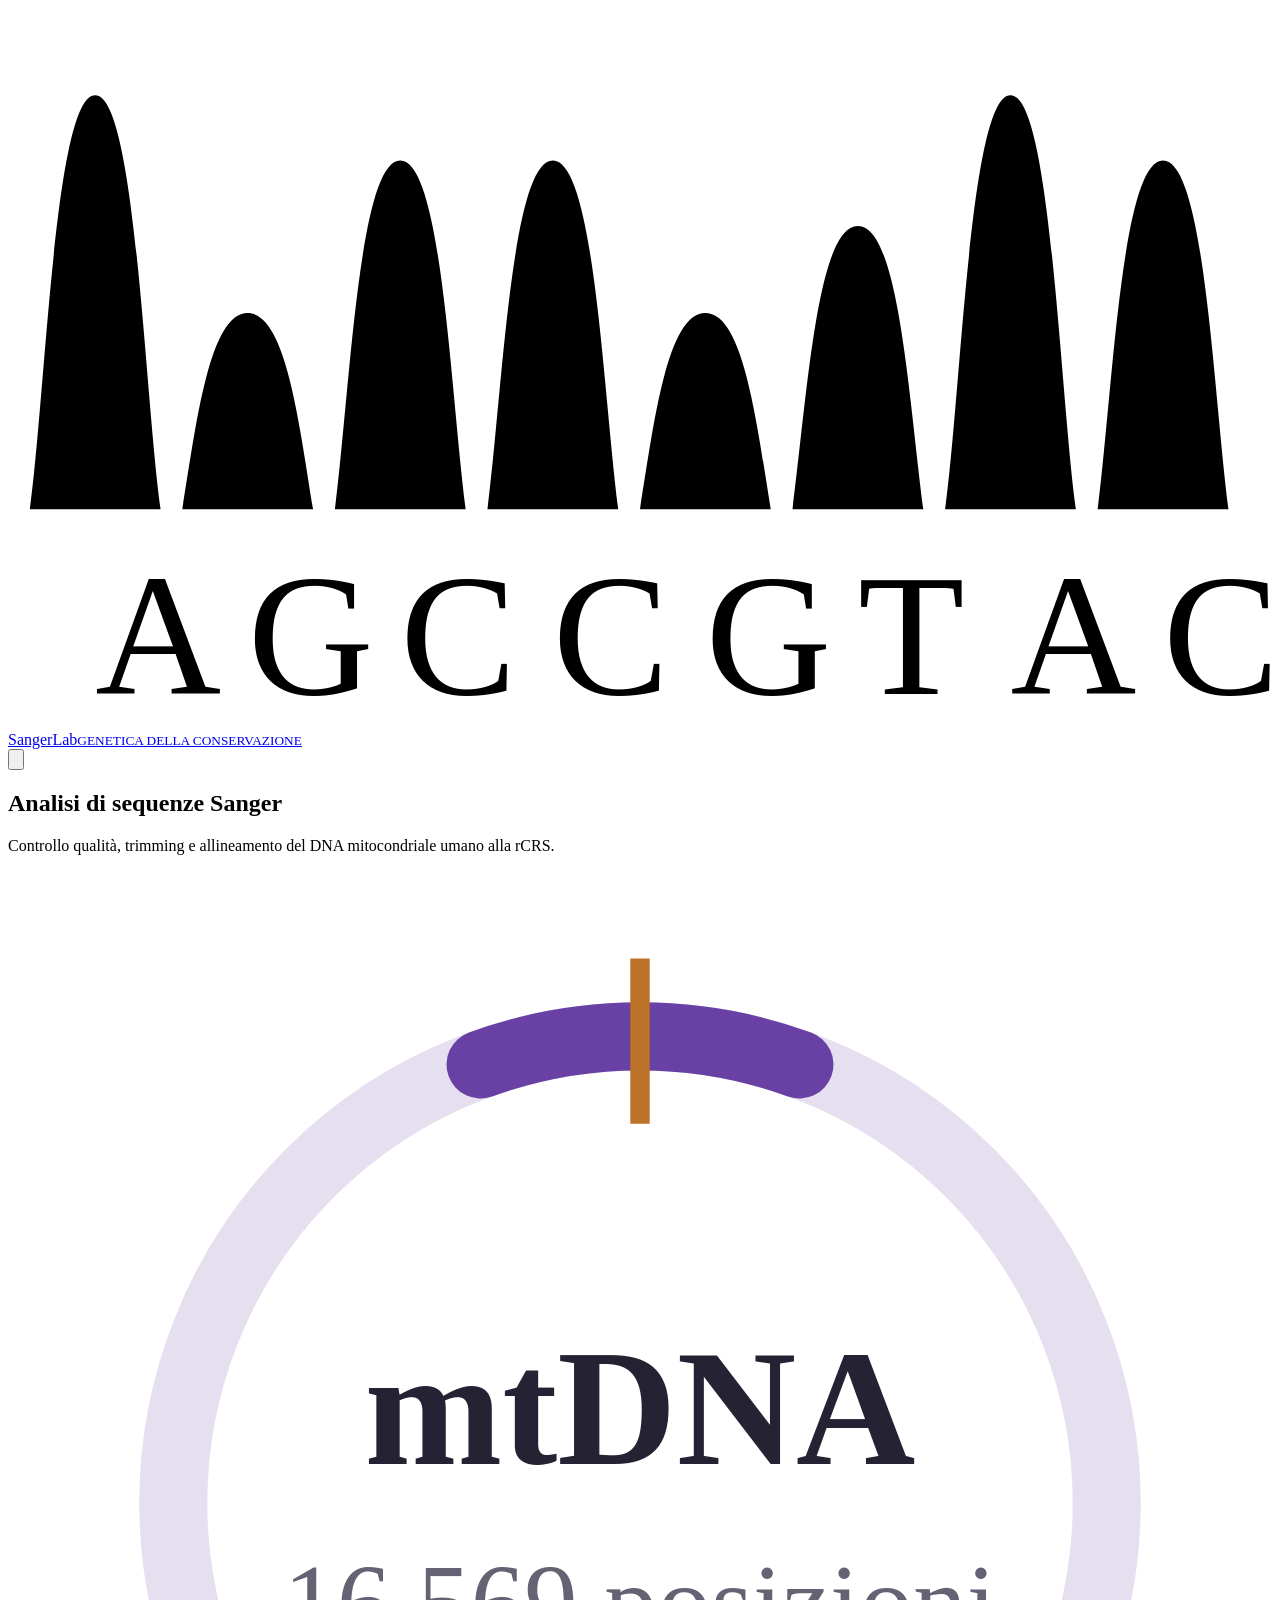
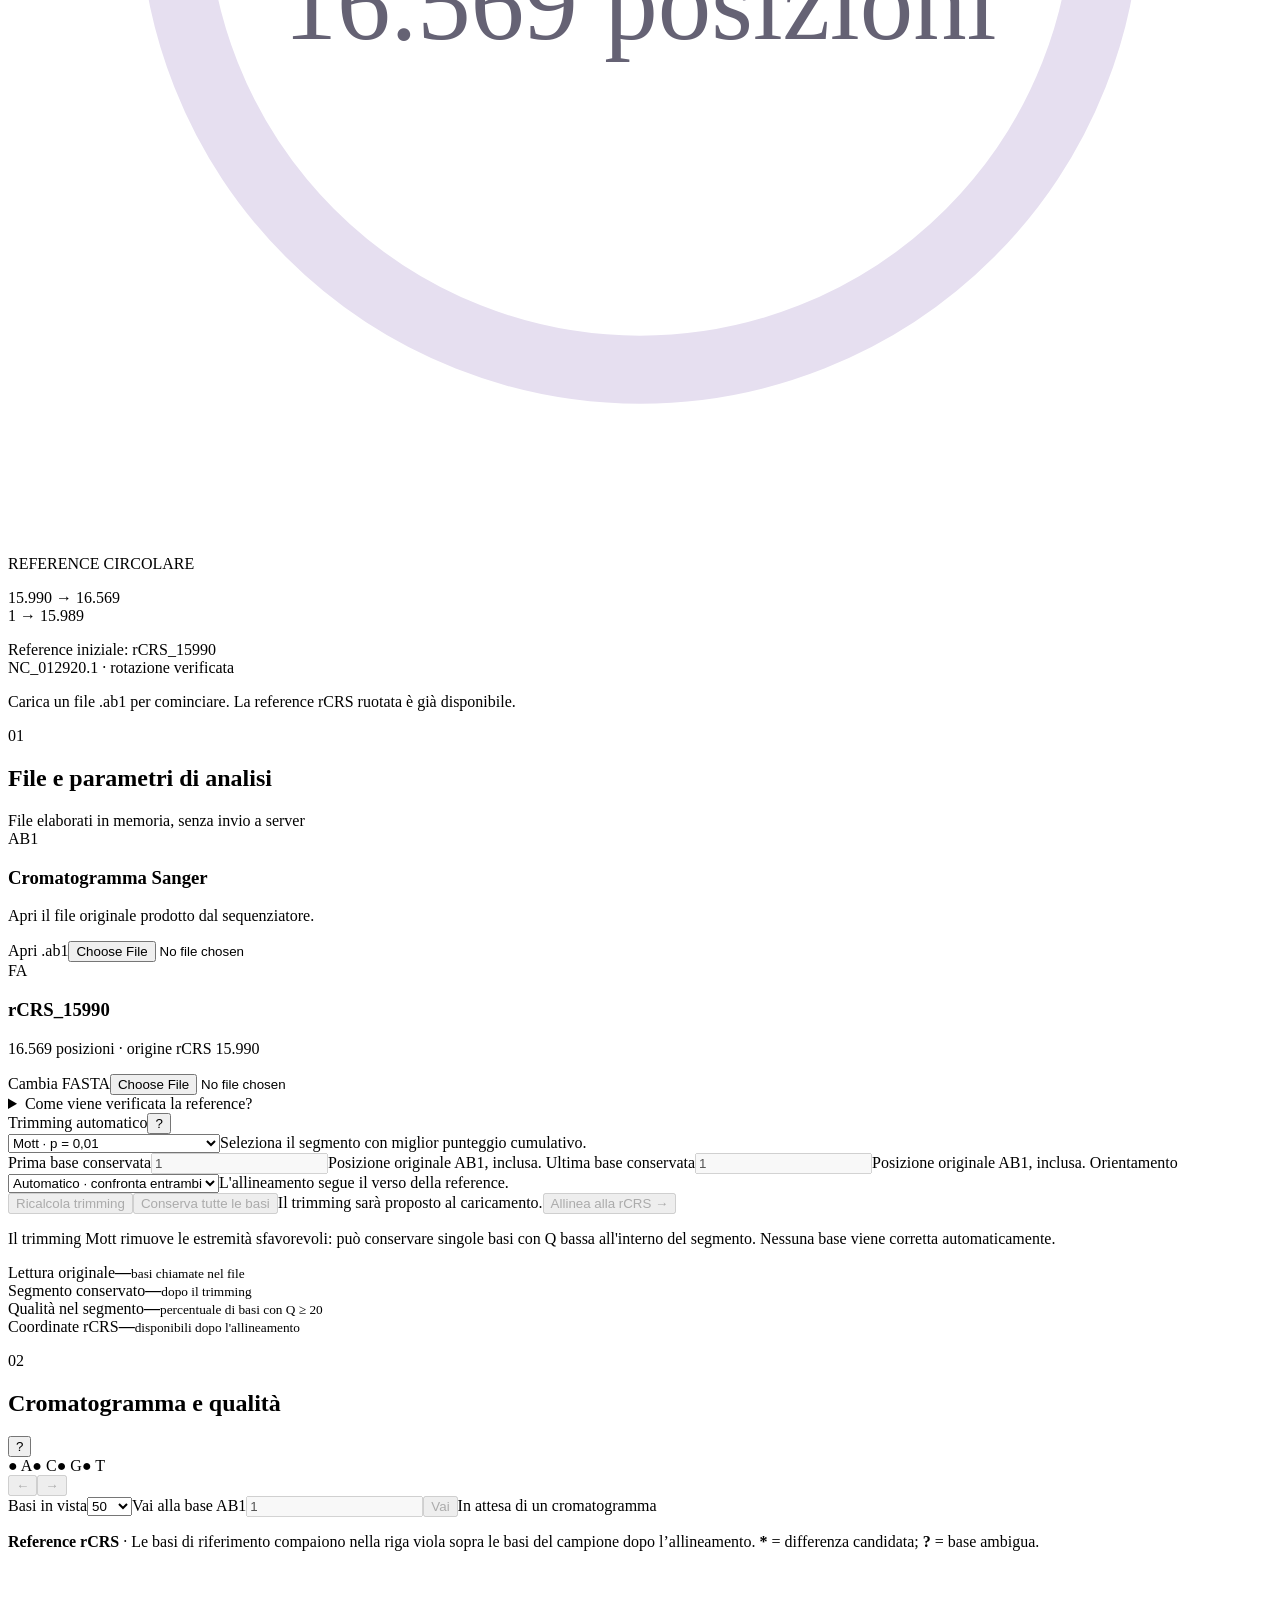
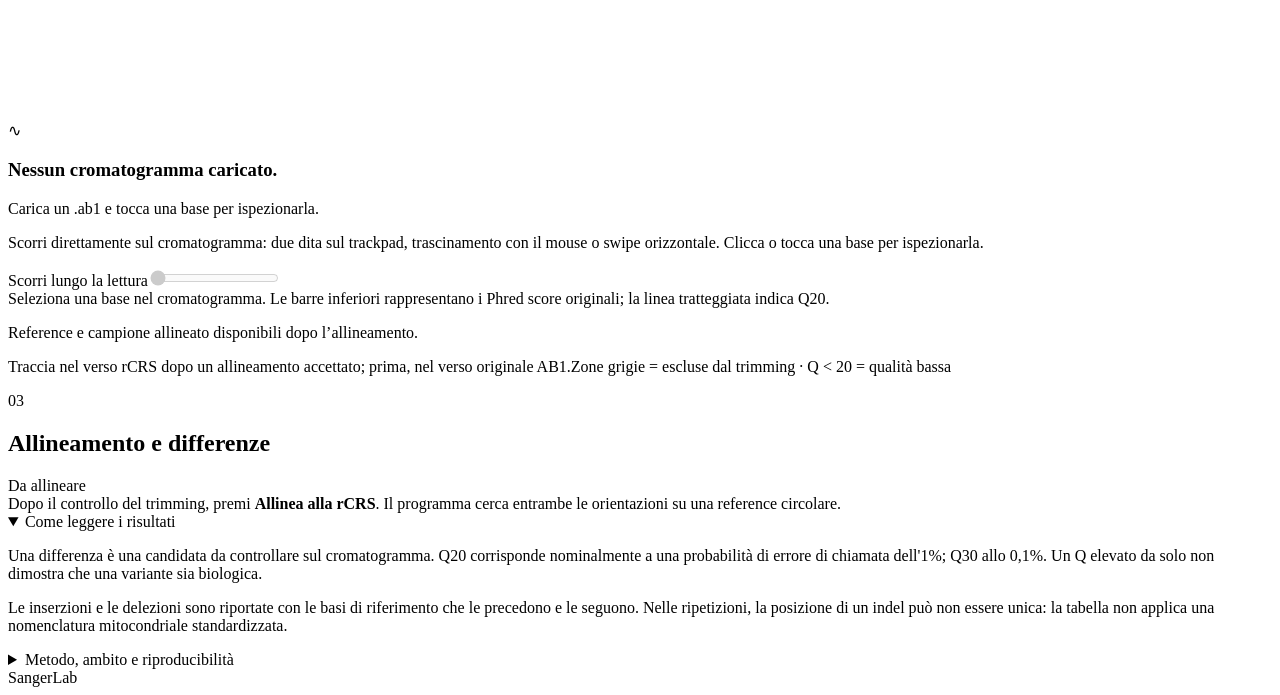
==== commit f42dee1f: "Release v1.0.6 - Clean interface and concise English README" ====
--- a/src/template.html
+++ b/src/template.html
@@ -44,7 +44,7 @@
       </svg>
       <span class="brand-name">SangerLab<small>GENETICA DELLA CONSERVAZIONE</small></span>
     </a>
-    <div class="header-tags"><button type="button" id="theme-toggle" class="button small-button" aria-label="Attiva tema scuro" aria-pressed="false">☾ Dark</button><span class="version">0.1.5</span><span class="local-badge"><span aria-hidden="true">●</span> Analisi locale</span></div>
+    <div class="header-tags"><button type="button" id="theme-toggle" class="button small-button" aria-label="Attiva tema scuro" title="Attiva tema scuro" aria-pressed="false"><svg class="theme-moon" viewBox="0 0 24 24" fill="none" stroke="currentColor" stroke-width="2" stroke-linecap="round" stroke-linejoin="round" aria-hidden="true"><path d="M20.9 13.35A9 9 0 0 1 10.65 3.1 9 9 0 1 0 20.9 13.35Z"/></svg><svg class="theme-sun" viewBox="0 0 24 24" fill="none" stroke="currentColor" stroke-width="2" stroke-linecap="round" aria-hidden="true"><circle cx="12" cy="12" r="4"/><path d="M12 2v2m0 16v2M2 12h2m16 0h2M4.93 4.93l1.42 1.42m11.3 11.3 1.42 1.42m0-14.14-1.42 1.42M6.35 17.65l-1.42 1.42"/></svg></button></div>
   </div></header>
   <main id="main">
     <section class="hero">
@@ -96,7 +96,7 @@
     </section>
 
     <section class="notes-grid"><details class="card notes" open><summary>Come leggere i risultati</summary><p>Una differenza è una candidata da controllare sul cromatogramma. Q20 corrisponde nominalmente a una probabilità di errore di chiamata dell'1%; Q30 allo 0,1%. Un Q elevato da solo non dimostra che una variante sia biologica.</p><p>Le inserzioni e le delezioni sono riportate con le basi di riferimento che le precedono e le seguono. Nelle ripetizioni, la posizione di un indel può non essere unica: la tabella non applica una nomenclatura mitocondriale standardizzata.</p></details><details class="card notes"><summary>Metodo, ambito e riproducibilità</summary><p>Allineamento semiglobale con gap affini: tutta la lettura conservata è allineata a un tratto della reference. Match +2, mismatch −3, apertura gap −6, estensione −1. La reference duplicata consente il passaggio attraverso l'origine; la numerazione viene poi riportata modulo 16.569.</p><p>Questa versione analizza una lettura alla volta. Non richiama i picchi, non misura l'eteroplasmia, non costruisce un consenso forward/reverse e non assegna aplogruppi. I Phred sono quelli già presenti nel file AB1.</p><p>Codice open source MIT. Parser adattato da <a href="https://github.com/animeshkundu/sanger-viewer" target="_blank" rel="noopener noreferrer">Sanger Viewer, Animesh</a>. Nessuna libreria esterna caricata, nessun account, nessun caricamento dei dati su server. Ricaricando la pagina si perde la sessione: esporta i risultati per conservarli.</p></details></section>
-    <footer><span>SangerLab · versione pilota 0.1.5 · 26 novembre 2026</span></footer>
+    <footer><span>SangerLab</span></footer>
   </main>
   <dialog id="trim-dialog" class="help-dialog" aria-labelledby="trim-dialog-title">
     <div class="help-dialog-head"><h2 id="trim-dialog-title">Come funziona il trimming?</h2><button type="button" class="button square help-close" aria-label="Chiudi spiegazione del trimming" autofocus>×</button></div>
